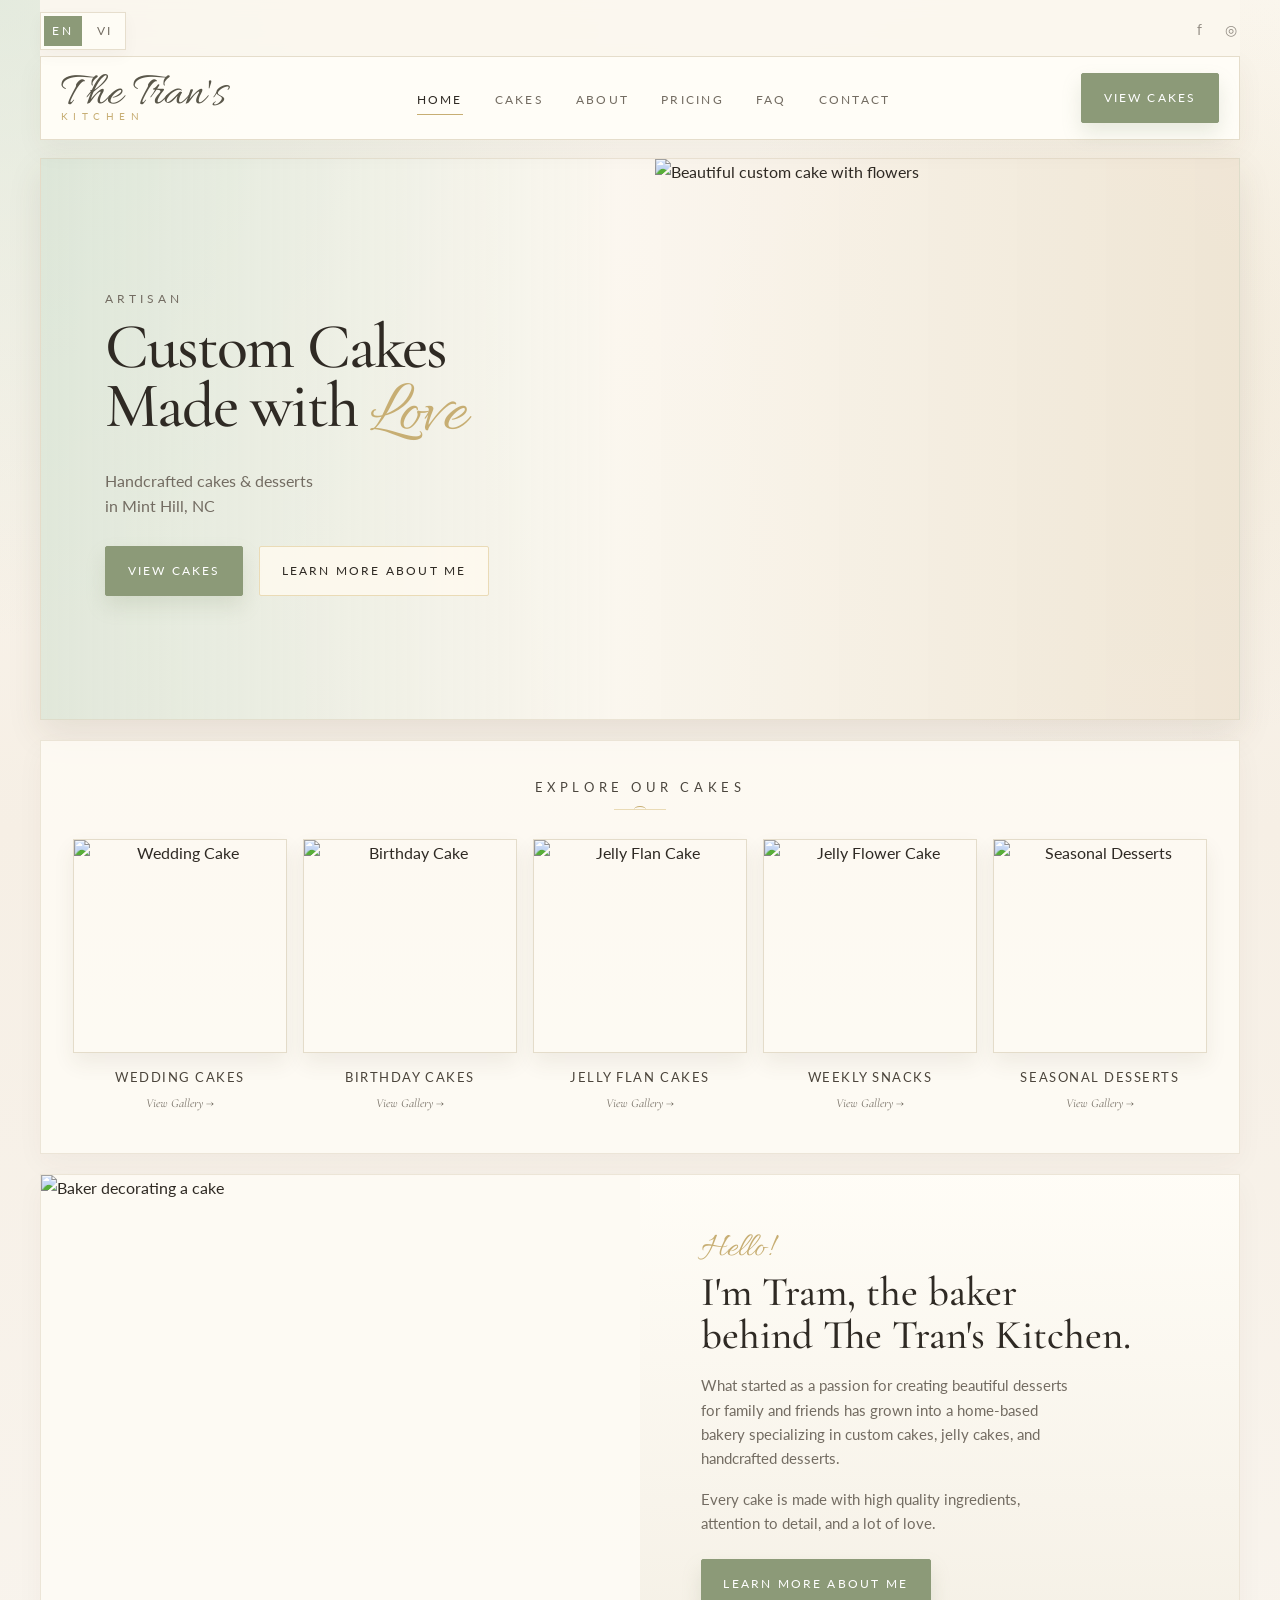
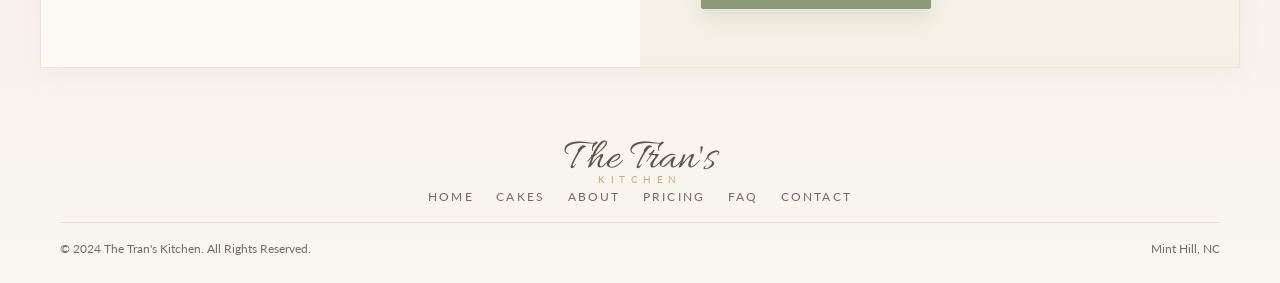
==== index.html @ 91b2d607 "Combine dessert pages with slide-out cart" ====
<!DOCTYPE html>
<html lang="en">
<head>
    <meta charset="UTF-8">
    <meta name="viewport" content="width=device-width, initial-scale=1.0">
    <title>The Tran's Kitchen</title>
    <link rel="stylesheet" href="styles.css">
    <link href="https://fonts.googleapis.com/css2?family=Cormorant+Garamond:wght@400;500;600&family=Allura&family=Lato:wght@300;400;700&display=swap" rel="stylesheet">
</head>
<body>

    <div class="topbar">
        <div class="language-switcher" role="group" aria-label="Language switcher">
            <button type="button" class="lang-btn active" data-language-switch="en">EN</button>
            <button type="button" class="lang-btn" data-language-switch="vi">VI</button>
        </div>
        <div class="social-links" aria-label="Social links">
            <a href="#" aria-label="Facebook">f</a>
            <a href="#" aria-label="Instagram">◎</a>
        </div>
    </div>

    <header>
        <div class="logo">
            <h2>The Tran's <span>Kitchen</span></h2>
        </div>
        <nav>
            <ul>
                <li><a href="#" class="active" data-i18n="nav.home">HOME</a></li>
                <li><a href="cakes.html" data-i18n="nav.cakes">CAKES</a></li>
                <li><a href="#hi-im-tram" data-i18n="nav.about">ABOUT</a></li>
                <li><a href="#" data-i18n="nav.pricing">PRICING</a></li>
                <li><a href="faq.html" data-i18n="nav.faq">FAQ</a></li>
                <li><a href="contact.html#contact" data-i18n="nav.contact">CONTACT</a></li>
            </ul>
        </nav>
        <div class="header-actions">
            <a href="#explore" class="btn primary-btn" data-i18n="hero.viewCakes">VIEW CAKES</a>
        </div>
    </header>

    <main>
        <section class="hero bg-light">
            <div class="hero-content">
                <span class="subtitle" data-i18n="hero.subtitle">ARTISAN</span>
                <h1 data-i18n-html="hero.title">Custom Cakes<br>Made with <em>Love</em></h1>
                <p data-i18n-html="hero.copy">Handcrafted cakes & desserts<br>in Mint Hill, NC</p>
                <div class="hero-buttons">
                    <a href="#explore" class="btn primary-btn" data-i18n="hero.viewCakes">VIEW CAKES</a>
                    <a href="#hi-im-tram" class="btn secondary-btn" data-i18n="about.learnMore">LEARN MORE ABOUT ME</a>
                </div>
            </div>
            <div class="hero-image">
                <img src="https://images.unsplash.com/photo-1621303837174-89787a7d4729?q=80&w=800&auto=format&fit=crop" alt="Beautiful custom cake with flowers">
            </div>
        </section>

        <section id="explore" class="explore">
            <div class="section-title">
                <h3 data-i18n="explore.title">EXPLORE OUR CAKES</h3>
                <div class="divider"></div>
            </div>
            <div class="cake-grid">
                <div class="cake-card">
                    <img src="https://images.unsplash.com/photo-1535254973040-607b474cb50d?q=80&w=400&auto=format&fit=crop" alt="Wedding Cake">
                    <h4 data-i18n="gallery.wedding">WEDDING CAKES</h4>
                    <a href="cakes.html#wedding-cakes" data-i18n="gallery.view">View Gallery &rarr;</a>
                </div>
                <div class="cake-card">
                    <img src="https://images.unsplash.com/photo-1558961363-fa8fdf82db35?q=80&w=400&auto=format&fit=crop" alt="Birthday Cake">
                    <h4 data-i18n="gallery.birthday">BIRTHDAY CAKES</h4>
                    <a href="cakes.html#birthday-cakes" data-i18n="gallery.view">View Gallery &rarr;</a>
                </div>
                <div class="cake-card">
                    <img src="https://images.unsplash.com/photo-1578985545062-69928b1d9587?q=80&w=400&auto=format&fit=crop" alt="Jelly Flan Cake">
                    <h4 data-i18n="gallery.jellyFlan">JELLY FLAN CAKES</h4>
                    <a href="dessert-shop.html#flan" data-i18n="gallery.view">View Gallery &rarr;</a>
                </div>
                <div class="cake-card">
                    <img src="https://images.unsplash.com/photo-1514517521153-1be72277b32f?q=80&w=400&auto=format&fit=crop" alt="Jelly Flower Cake">
                    <h4 data-i18n="gallery.jellyFlower">JELLY FLOWER CAKES</h4>
                    <a href="dessert-shop.html#snacks" data-i18n="gallery.view">View Gallery &rarr;</a>
                </div>
                <div class="cake-card">
                    <img src="https://images.unsplash.com/photo-1603532648955-039310d9ed75?q=80&w=400&auto=format&fit=crop" alt="Seasonal Desserts">
                    <h4 data-i18n="gallery.seasonal">SEASONAL DESSERTS</h4>
                    <a href="dessert-shop.html#seasonal" data-i18n="gallery.view">View Gallery &rarr;</a>
                </div>
            </div>
        </section>

        <section id="about" class="about bg-light">
            <div class="about-image">
                <img src="https://images.unsplash.com/photo-1556910103-1c02745a872f?q=80&w=800&auto=format&fit=crop" alt="Baker decorating a cake">
            </div>
            <div class="about-content">
                <span class="hello-text" data-i18n="about.hello">Hello!</span>
                <h2 id="hi-im-tram" data-i18n-html="about.title">I'm Tram, the baker<br>behind The Tran's Kitchen.</h2>
                <p data-i18n="about.copy1">What started as a passion for creating beautiful desserts for family and friends has grown into a home-based bakery specializing in custom cakes, jelly cakes, and handcrafted desserts.</p>
                <p data-i18n="about.copy2">Every cake is made with high quality ingredients, attention to detail, and a lot of love.</p>
                <a href="#" class="btn primary-btn" data-i18n="about.learnMore">LEARN MORE ABOUT ME</a>
            </div>
        </section>

        <!-- Inquiry form has been moved to the cakes page -->
    </main>

    <footer>
        <div class="footer-logo">
            <h2>The Tran's <span>Kitchen</span></h2>
        </div>
        <div class="footer-links">
            <a href="#" data-i18n="nav.home">HOME</a>
            <a href="#" data-i18n="nav.cakes">CAKES</a>
            <a href="#hi-im-tram" data-i18n="nav.about">ABOUT</a>
            <a href="#" data-i18n="nav.pricing">PRICING</a>
            <a href="faq.html" data-i18n="nav.faq">FAQ</a>
            <a href="contact.html#contact" data-i18n="nav.contact">CONTACT</a>
        </div>
        <div class="footer-bottom">
            <p data-i18n-html="footer.copyright">&copy; 2024 The Tran's Kitchen. All Rights Reserved.</p>
            <p data-i18n="footer.location">Mint Hill, NC</p>
        </div>
    </footer>

    <script id="site-translations" type="application/json">
    {
        "en": {
            "document.title": "The Tran's Kitchen",
            "nav.home": "HOME",
            "nav.cakes": "CAKES",
            "nav.about": "ABOUT",
            "nav.pricing": "PRICING",
            "nav.faq": "FAQ",
            "nav.contact": "CONTACT",
            "hero.subtitle": "ARTISAN",
            "hero.title": "Custom Cakes<br>Made with <em>Love</em>",
            "hero.copy": "Handcrafted cakes & desserts<br>in Mint Hill, NC",
            "hero.viewCakes": "VIEW CAKES",
            "explore.title": "EXPLORE OUR CAKES",
            "gallery.wedding": "WEDDING CAKES",
            "gallery.birthday": "BIRTHDAY CAKES",
            "gallery.jellyFlan": "JELLY FLAN CAKES",
            "gallery.jellyFlower": "WEEKLY SNACKS",
            "gallery.seasonal": "SEASONAL DESSERTS",
            "gallery.view": "View Gallery →",
            "about.hello": "Hello!",
            "about.title": "I'm Tram, the baker<br>behind The Tran's Kitchen.",
            "about.copy1": "What started as a passion for creating beautiful desserts for family and friends has grown into a home-based bakery specializing in custom cakes, jelly cakes, and handcrafted desserts.",
            "about.copy2": "Every cake is made with high quality ingredients, attention to detail, and a lot of love.",
            "about.learnMore": "LEARN MORE ABOUT ME",
            "contact.subtitle": "LET'S CREATE SOMETHING",
            "contact.title": "Sweet Together &hearts;",
            "contact.copy": "Have a cake in mind? Fill out the form and we'll get back to you soon!",
            "form.name": "Your Name",
            "form.email": "Email Address",
            "form.phone": "Phone Number",
            "form.date": "Event Date",
            "form.servings": "Number of Servings",
            "form.budget": "Budget (Optional)",
            "form.message": "Tell us about your cake...",
            "form.upload": "Upload Inspiration Photo<br>(Optional)",
            "cta.sendInquiry": "SEND INQUIRY",
            "footer.copyright": "&copy; 2024 The Tran's Kitchen. All Rights Reserved.",
            "footer.location": "Mint Hill, NC"
        },
        "vi": {
            "document.title": "Tiệm bánh The Tran's Kitchen",
            "nav.home": "TRANG CHỦ",
            "nav.cakes": "BÁNH KEM",
            "nav.about": "GIỚI THIỆU",
            "nav.pricing": "BẢNG GIÁ",
            "nav.faq": "CÂU HỎI",
            "nav.contact": "LIÊN HỆ",
            "hero.subtitle": "THỦ CÔNG",
            "hero.title": "Bánh kem tùy chỉnh<br>Được làm bằng <em>tình yêu</em>",
            "hero.copy": "Bánh kem và món ngọt thủ công<br>tại Mint Hill, NC",
            "hero.viewCakes": "XEM BÁNH",
            "explore.title": "KHÁM PHÁ CÁC MẪU BÁNH CỦA CHÚNG TÔI",
            "gallery.wedding": "BÁNH CƯỚI",
            "gallery.birthday": "BÁNH SINH NHẬT",
            "gallery.jellyFlan": "BÁNH FLAN RAU CÂU",
            "gallery.jellyFlower": "BÁNH ĂN VẶT HẰNG TUẦN",
            "gallery.seasonal": "MÓN TRÁNG MIỆNG THEO MÙA",
            "gallery.view": "Xem bộ sưu tập →",
            "about.hello": "Xin chào!",
            "about.title": "Tôi là Tram, thợ bánh<br>đứng sau The Tran's Kitchen.",
            "about.copy1": "Điều bắt đầu từ niềm đam mê tạo ra những món tráng miệng đẹp mắt cho gia đình và bạn bè đã phát triển thành một tiệm bánh tại nhà chuyên về bánh kem tùy chỉnh, bánh rau câu và các món tráng miệng thủ công.",
            "about.copy2": "Mỗi chiếc bánh đều được làm từ nguyên liệu chất lượng cao, chú ý đến từng chi tiết và rất nhiều tình yêu.",
            "about.learnMore": "TÌM HIỂU THÊM VỀ TÔI",
            "contact.subtitle": "CHÚNG TA HÃY TẠO RA ĐIỀU GÌ ĐÓ",
            "contact.title": "Ngọt ngào cùng nhau &hearts;",
            "contact.copy": "Bạn đã có ý tưởng về chiếc bánh? Điền vào mẫu và chúng tôi sẽ phản hồi sớm!",
            "form.name": "Tên của bạn",
            "form.email": "Địa chỉ email",
            "form.phone": "Số điện thoại",
            "form.date": "Ngày sự kiện",
            "form.servings": "Số phần",
            "form.budget": "Ngân sách (Không bắt buộc)",
            "form.message": "Hãy kể cho chúng tôi về chiếc bánh của bạn...",
            "form.upload": "Tải lên ảnh tham khảo<br>(Không bắt buộc)",
            "cta.sendInquiry": "GỬI YÊU CẦU",
            "footer.copyright": "&copy; 2024 The Tran's Kitchen. Bảo lưu mọi quyền.",
            "footer.location": "Mint Hill, NC"
        }
    }
    </script>

    <script src="script.js"></script>
</body>
</html>
---- styles.css ----
:root {
    --bg: #f7f1e8;
    --panel: #fffdfa;
    --panel-soft: #f4efe6;
    --text: #2f2a24;
    --muted: #736c62;
    --accent: #8c9a78;
    --accent-dark: #788463;
    --gold: #c7ae73;
    --gold-soft: #eadbb6;
    --mint: #d8e4d5;
    --border: #ddd1b8;
    --shadow: 0 14px 32px rgba(76, 64, 49, 0.1);
    --font-display: 'Cormorant Garamond', serif;
    --font-script: 'Allura', cursive;
    --font-body: 'Lato', sans-serif;
}

* {
    margin: 0;
    padding: 0;
    box-sizing: border-box;
}

html {
    scroll-behavior: smooth;
}

section[id],
#hi-im-tram {
    scroll-margin-top: 8rem;
}

body {
    font-family: var(--font-body);
    color: var(--text);
    line-height: 1.6;
    background:
        radial-gradient(circle at top left, rgba(216, 228, 213, 0.65), transparent 28%),
        radial-gradient(circle at right 12% top 18%, rgba(199, 174, 115, 0.14), transparent 22%),
        linear-gradient(180deg, #fbf7ef 0%, #f6efe5 44%, #f9f5ef 100%);
    -webkit-font-smoothing: antialiased;
    text-rendering: optimizeLegibility;
}

body > * {
    width: min(1200px, calc(100% - 48px));
    margin-inline: auto;
}

img {
    display: block;
    width: 100%;
    height: auto;
}

a {
    color: inherit;
    text-decoration: none;
}

.topbar {
    position: sticky;
    top: 0;
    z-index: 60;
    display: flex;
    justify-content: space-between;
    align-items: center;
    padding: 0.75rem 0 0.4rem;
    color: var(--muted);
    font-size: 0.85rem;
    background: rgba(251, 247, 239, 0.95);
    backdrop-filter: blur(10px);
}

.language-switcher {
    display: inline-flex;
    gap: 0.4rem;
    padding: 0.2rem;
    border: 1px solid rgba(220, 209, 188, 0.7);
    background: rgba(255, 253, 247, 0.9);
    box-shadow: 0 6px 16px rgba(74, 60, 43, 0.04);
}

.lang-btn {
    border: 0;
    background: transparent;
    color: var(--muted);
    font: inherit;
    font-size: 0.72rem;
    letter-spacing: 0.2em;
    text-transform: uppercase;
    padding: 0.35rem 0.55rem;
    cursor: pointer;
}

.lang-btn.active {
    background: var(--accent);
    color: #fff;
}

.lang-btn:focus-visible {
    outline: 2px solid var(--gold);
    outline-offset: 2px;
}

.social-links {
    display: flex;
    gap: 0.85rem;
    letter-spacing: 0.03em;
}

.social-links a {
    width: 1.1rem;
    height: 1.1rem;
    display: inline-flex;
    align-items: center;
    justify-content: center;
    opacity: 0.75;
}

header {
    position: sticky;
    top: 3rem;
    z-index: 50;
    display: grid;
    grid-template-columns: auto 1fr auto;
    align-items: center;
    gap: 2rem;
    background: rgba(255, 253, 247, 0.97);
    padding: 1rem 1.25rem;
    border: 1px solid rgba(220, 209, 188, 0.72);
    box-shadow: 0 10px 26px rgba(74, 60, 43, 0.05);
}

.logo h2,
.footer-logo h2 {
    font-family: var(--font-script);
    font-size: 3rem;
    font-weight: 400;
    line-height: 0.8;
    color: #5a574a;
}

.logo span,
.footer-logo span {
    display: block;
    font-family: var(--font-body);
    font-size: 0.62rem;
    letter-spacing: 0.55em;
    text-transform: uppercase;
    color: var(--gold);
    margin-top: -0.08rem;
}

nav ul {
    display: flex;
    justify-content: center;
    align-items: center;
    flex-wrap: wrap;
    gap: 2rem;
    list-style: none;
}

nav a {
    position: relative;
    padding-bottom: 0.5rem;
    font-size: 0.78rem;
    letter-spacing: 0.18em;
    text-transform: uppercase;
    color: var(--muted);
}

nav a.active,
nav a:hover {
    color: var(--text);
}

nav a.active::after,
nav a:hover::after {
    content: '';
    position: absolute;
    left: 0;
    right: 0;
    bottom: 0;
    height: 1px;
    background: var(--gold);
}

.header-actions {
    justify-self: end;
}

.btn {
    display: inline-flex;
    align-items: center;
    justify-content: center;
    gap: 0.35rem;
    padding: 0.88rem 1.35rem;
    font-size: 0.76rem;
    letter-spacing: 0.18em;
    text-transform: uppercase;
    border-radius: 2px;
    border: 1px solid transparent;
    transition: transform 0.2s ease, background-color 0.2s ease, color 0.2s ease, border-color 0.2s ease, box-shadow 0.2s ease;
}

.btn:hover {
    transform: translateY(-1px);
}

.primary-btn {
    background: var(--accent);
    color: #fff;
    border-color: var(--accent);
    box-shadow: 0 10px 20px rgba(140, 154, 120, 0.2);
}

.primary-btn:hover {
    background: var(--accent-dark);
    border-color: var(--accent-dark);
}

.secondary-btn {
    background: rgba(255, 250, 240, 0.82);
    color: var(--text);
    border-color: var(--gold-soft);
}

.secondary-btn:hover {
    background: rgba(255, 251, 244, 0.96);
}

main {
    padding: 1.15rem 0 2.25rem;
}

section {
    overflow: hidden;
}

.hero {
    display: grid;
    grid-template-columns: 1.05fr 1fr;
    align-items: stretch;
    min-height: 560px;
    background: linear-gradient(90deg, rgba(216, 228, 213, 0.72) 0%, rgba(251, 247, 239, 0.92) 48%, rgba(239, 229, 212, 0.95) 100%);
    border: 1px solid rgba(220, 209, 188, 0.5);
    box-shadow: var(--shadow);
}

.hero-content {
    padding: 4.4rem 3rem 4rem 4rem;
    display: flex;
    flex-direction: column;
    justify-content: center;
    max-width: 520px;
}

.subtitle {
    font-size: 0.78rem;
    letter-spacing: 0.32em;
    text-transform: uppercase;
    color: var(--muted);
}

.hero h1,
.about h2,
.contact h2 {
    font-family: var(--font-display);
    font-weight: 500;
    color: var(--text);
}

.hero h1 {
    font-size: clamp(3.5rem, 5vw, 5.15rem);
    line-height: 0.92;
    margin: 0.55rem 0 1.25rem;
    letter-spacing: -0.03em;
}

.hero h1 em {
    font-family: var(--font-script);
    font-style: normal;
    font-size: 1.15em;
    display: inline-block;
    transform: translateY(0.15rem);
    color: var(--gold);
}

.hero p,
.about p,
.contact-text p {
    color: var(--muted);
    font-size: 1rem;
    max-width: 28ch;
}

.hero-buttons {
    display: flex;
    gap: 1rem;
    margin-top: 1.7rem;
    flex-wrap: wrap;
}

.hero-image {
    position: relative;
    min-height: 560px;
}

.hero-image img {
    height: 100%;
    object-fit: cover;
}

.explore,
.about,
.contact {
    background: rgba(255, 253, 247, 0.78);
    margin-top: 1.2rem;
    border: 1px solid rgba(220, 209, 188, 0.5);
    box-shadow: 0 10px 26px rgba(74, 60, 43, 0.04);
}

.explore {
    padding: 2.3rem 2rem 2.5rem;
    text-align: center;
}

.section-title {
    margin-bottom: 1.8rem;
}

.section-title h3 {
    font-size: 0.84rem;
    letter-spacing: 0.34em;
    text-transform: uppercase;
    font-weight: 400;
    color: #4b463e;
}

.divider {
    width: 52px;
    height: 1px;
    margin: 0.65rem auto 0;
    background: var(--gold-soft);
    position: relative;
}

.divider::after {
    content: '';
    position: absolute;
    left: 50%;
    top: -3px;
    width: 12px;
    height: 6px;
    border-top: 1px solid var(--gold);
    border-radius: 50%;
    transform: translateX(-50%);
}

.cake-grid {
    display: grid;
    grid-template-columns: repeat(5, minmax(0, 1fr));
    gap: 1rem;
}

.cake-card {
    text-align: center;
}

.cake-card img {
    aspect-ratio: 1 / 1;
    object-fit: cover;
    border: 1px solid rgba(220, 209, 188, 0.72);
    box-shadow: 0 10px 20px rgba(74, 60, 43, 0.08);
}

.cake-card h4 {
    margin-top: 0.9rem;
    font-size: 0.8rem;
    letter-spacing: 0.12em;
    text-transform: uppercase;
    font-weight: 400;
    color: #4c453c;
}

.cake-card a {
    display: inline-block;
    margin-top: 0.35rem;
    font-size: 0.76rem;
    color: var(--muted);
    font-family: var(--font-display);
    font-style: italic;
}

.about {
    display: grid;
    grid-template-columns: 1fr 1fr;
    gap: 0;
    align-items: stretch;
    padding: 0;
}

.about-image {
    min-height: 360px;
}

.about-image img {
    height: 100%;
    object-fit: cover;
}

.about-content {
    padding: 3.6rem 3.8rem;
    display: flex;
    flex-direction: column;
    justify-content: center;
    background: linear-gradient(180deg, rgba(255, 253, 247, 0.9), rgba(244, 239, 228, 0.94));
}

.hello-text {
    font-family: var(--font-script);
    font-size: 2.15rem;
    line-height: 1;
    color: var(--gold);
    margin-bottom: 0.3rem;
}

.about h2 {
    font-size: clamp(2.2rem, 3.2vw, 3.15rem);
    line-height: 1.05;
    margin-bottom: 1rem;
}

.about p {
    max-width: 42ch;
    font-size: 0.95rem;
    margin-bottom: 1rem;
}

.about .btn {
    align-self: flex-start;
    margin-top: 0.5rem;
}

.contact {
    display: grid;
    grid-template-columns: 0.92fr 1.58fr;
    gap: 1.5rem;
    padding: 2.6rem 2rem;
}

.contact-text {
    padding: 1.2rem 1rem 1rem 0.6rem;
    display: flex;
    flex-direction: column;
    justify-content: center;
}

.contact-text h2 {
    font-size: clamp(2.2rem, 3vw, 3.3rem);
    line-height: 1.02;
    margin: 0.3rem 0 1rem;
}

.contact-text p {
    max-width: 24ch;
}

.contact-form-container {
    background: var(--panel);
    border: 1px solid var(--border);
    box-shadow: 0 12px 28px rgba(74, 60, 43, 0.05);
    padding: 1rem;
}

.form-grid {
    display: grid;
    grid-template-columns: repeat(2, minmax(0, 1fr)) 170px;
    gap: 0.75rem;
    align-items: stretch;
}

input,
textarea {
    width: 100%;
    border: 1px solid #e3d6bc;
    background: #fffef9;
    padding: 0.85rem 0.95rem;
    font: inherit;
    font-size: 0.9rem;
    color: var(--text);
    border-radius: 2px;
}

input::placeholder,
textarea::placeholder {
    color: #8e867d;
}

input:focus,
textarea:focus {
    outline: none;
    border-color: var(--accent);
    box-shadow: 0 0 0 3px rgba(140, 154, 120, 0.12);
}

textarea {
    grid-column: 1 / 3;
    min-height: 96px;
    resize: vertical;
}

.upload-box {
    grid-column: 3;
    grid-row: 1 / 5;
    border: 1px solid var(--gold-soft);
    background: linear-gradient(180deg, rgba(255, 252, 244, 0.96), rgba(241, 246, 238, 0.96));
    display: flex;
    flex-direction: column;
    align-items: center;
    justify-content: center;
    text-align: center;
    gap: 0.6rem;
    padding: 1rem;
    color: var(--muted);
}

.upload-box span {
    font-size: 1.5rem;
    opacity: 0.75;
}

.submit-btn {
    margin-top: 1rem;
    float: right;
}

footer {
    padding: 2.4rem 1.25rem 1.5rem;
    text-align: center;
    color: var(--muted);
}

.footer-logo h2 {
    font-size: 2.75rem;
    margin-bottom: 0.2rem;
}

.footer-links {
    display: flex;
    justify-content: center;
    flex-wrap: wrap;
    gap: 1.4rem;
    margin-bottom: 1rem;
}

.footer-links a {
    font-size: 0.76rem;
    letter-spacing: 0.18em;
    text-transform: uppercase;
    color: var(--muted);
}

.footer-bottom {
    display: flex;
    justify-content: space-between;
    gap: 1rem;
    padding-top: 1rem;
    border-top: 1px solid rgba(220, 209, 188, 0.65);
    font-size: 0.78rem;
}

.gallery-hero {
    padding: 2.6rem 2rem 1.2rem;
    text-align: center;
}

.page-hero {
    padding: 2.6rem 2rem 1.2rem;
    text-align: center;
}

.fresh-label {
    display: inline-block;
    margin-top: 0.6rem;
    padding: 0.35rem 0.8rem;
    border-radius: 999px;
    border: 1px solid rgba(199, 174, 115, 0.45);
    background: rgba(255, 251, 242, 0.9);
    color: var(--gold);
    font-size: 0.72rem;
    letter-spacing: 0.26em;
    text-transform: uppercase;
}

.gallery-hero h1 {
    font-family: var(--font-display);
    font-size: clamp(2.6rem, 4vw, 4rem);
    line-height: 1;
    margin-top: 0.4rem;
}

.gallery-hero p {
    max-width: 48ch;
    margin: 0.9rem auto 0;
    color: var(--muted);
}

.gallery-section-copy {
    max-width: 56ch;
    margin: 0.55rem auto 0;
    font-size: 0.95rem;
    color: var(--muted);
}

.gallery-grid {
    display: grid;
    grid-template-columns: repeat(3, minmax(0, 1fr));
    gap: 1rem;
    padding: 0 2rem 2.25rem;
}

.gallery-section {
    margin-top: 0.6rem;
}

.gallery-hero-links {
    display: flex;
    justify-content: center;
    gap: 1rem;
    flex-wrap: wrap;
    margin-top: 1rem;
}

.faq-section {
    padding: 0 2rem 2.25rem;
}

.faq-layout {
    display: grid;
    grid-template-columns: 0.88fr 1.12fr;
    gap: 1rem;
    align-items: start;
}

.faq-sidebar,
.faq-list,
.contact-notes {
    background: rgba(255, 253, 247, 0.92);
    border: 1px solid rgba(220, 209, 188, 0.6);
    box-shadow: 0 12px 26px rgba(74, 60, 43, 0.06);
}

.faq-sidebar {
    border-radius: 28px;
    padding: 1.4rem;
}

.faq-sidebar h2 {
    font-family: var(--font-display);
    font-size: clamp(2rem, 3vw, 3rem);
    line-height: 1;
    margin: 0.35rem 0 0.85rem;
}

.faq-sidebar em {
    font-family: var(--font-script);
    font-style: normal;
    color: var(--gold);
}

.faq-sidebar p {
    color: var(--muted);
    margin-bottom: 1rem;
}

.faq-note-list {
    display: grid;
    gap: 0.75rem;
}

.faq-note {
    padding: 0.9rem 1rem;
    border-radius: 18px;
    background: linear-gradient(180deg, rgba(240, 246, 234, 0.95), rgba(255, 251, 242, 0.95));
    border: 1px solid rgba(199, 174, 115, 0.28);
}

.faq-note strong {
    display: block;
    margin-bottom: 0.15rem;
    font-weight: 700;
    color: var(--text);
}

.faq-note span {
    color: var(--muted);
    font-size: 0.92rem;
}

.faq-list {
    border-radius: 28px;
    padding: 0.9rem;
    display: grid;
    gap: 0.8rem;
}

.faq-item {
    border: 1px solid rgba(220, 209, 188, 0.68);
    border-radius: 22px;
    background: rgba(255, 254, 250, 0.97);
    overflow: hidden;
}

.faq-item summary {
    list-style: none;
    cursor: pointer;
    padding: 1rem 1.1rem;
    display: flex;
    align-items: center;
    justify-content: space-between;
    gap: 1rem;
    font-family: var(--font-display);
    font-size: 1.35rem;
    line-height: 1.1;
}

.faq-item summary::-webkit-details-marker {
    display: none;
}

.faq-item summary::after {
    content: '+';
    font-family: var(--font-body);
    font-size: 1.2rem;
    color: var(--gold);
    transition: transform 0.2s ease;
}

.faq-item[open] summary::after {
    content: '−';
}

.faq-answer {
    padding: 0 1.1rem 1rem;
    color: var(--muted);
}

.faq-answer p + p {
    margin-top: 0.65rem;
}

.contact-notes {
    margin-top: 1rem;
    border-radius: 22px;
    padding: 1rem;
}

.contact-notes-grid {
    display: grid;
    grid-template-columns: repeat(3, minmax(0, 1fr));
    gap: 0.75rem;
}

.contact-note {
    padding: 0.9rem 1rem;
    border-radius: 18px;
    background: rgba(255, 251, 242, 0.88);
    border: 1px solid rgba(220, 209, 188, 0.6);
}

.contact-note span {
    display: block;
    font-size: 0.72rem;
    letter-spacing: 0.24em;
    text-transform: uppercase;
    color: var(--muted);
    margin-bottom: 0.35rem;
}

.contact-note strong {
    display: block;
    font-family: var(--font-display);
    font-size: 1.5rem;
    line-height: 1;
}

.gallery-carousel {
    position: relative;
    display: flex;
    align-items: center;
    gap: 0.75rem;
    padding: 0 1rem;
}

.gallery-strip {
    display: flex;
    gap: 1rem;
    padding: 0.25rem 0 1.75rem;
    overflow-x: auto;
    scroll-snap-type: x mandatory;
    scroll-padding-left: 0;
    -webkit-overflow-scrolling: touch;
    scrollbar-width: thin;
    scrollbar-color: var(--gold-soft) transparent;
    flex: 1;
}

.gallery-strip::-webkit-scrollbar {
    height: 10px;
}

.gallery-strip::-webkit-scrollbar-thumb {
    background: var(--gold-soft);
    border-radius: 999px;
}

.gallery-strip::-webkit-scrollbar-track {
    background: transparent;
}

.gallery-card--wide {
    flex: 0 0 clamp(240px, 32vw, 320px);
    scroll-snap-align: start;
}

.gallery-card {
    background: rgba(255, 253, 247, 0.92);
    border: 1px solid rgba(220, 209, 188, 0.6);
    box-shadow: 0 12px 26px rgba(74, 60, 43, 0.06);
    overflow: hidden;
    border-radius: 24px;
}

.gallery-card img {
    aspect-ratio: 4 / 3;
    object-fit: cover;
}

.gallery-card .gallery-caption {
    padding: 0.95rem 1rem 1.1rem;
    text-align: center;
}

.gallery-card h3 {
    font-size: 0.82rem;
    letter-spacing: 0.14em;
    text-transform: uppercase;
    font-weight: 400;
    color: #4b463e;
    margin-bottom: 0.25rem;
}

.gallery-card p {
    font-size: 0.84rem;
    color: var(--muted);
}

.gallery-nav-back {
    display: inline-flex;
    align-items: center;
    gap: 0.45rem;
    margin-top: 1rem;
    font-size: 0.76rem;
    letter-spacing: 0.18em;
    text-transform: uppercase;
    color: var(--gold);
}

.card-actions {
    display: flex;
    align-items: center;
    justify-content: space-between;
    gap: 0.75rem;
    margin-top: 0.85rem;
}

.price-tag {
    font-family: var(--font-display);
    font-size: 1.55rem;
    color: var(--gold);
    line-height: 1;
}

.cart-add-btn {
    padding: 0.72rem 0.95rem;
    font-size: 0.72rem;
    letter-spacing: 0.14em;
    background: var(--gold);
    color: #fff;
    border-color: var(--gold);
    box-shadow: 0 10px 18px rgba(199, 174, 115, 0.18);
}

.cart-add-btn:hover {
    background: #b89954;
    border-color: #b89954;
}

.order-cart {
    padding: 2rem;
    margin: 1.1rem 0 2rem;
    background: rgba(255, 253, 247, 0.86);
    border: 1px solid rgba(220, 209, 188, 0.6);
    box-shadow: var(--shadow);
}

.order-cart-header {
    text-align: center;
    max-width: 64ch;
    margin: 0 auto 1.25rem;
}

.order-cart-header h2 {
    font-family: var(--font-display);
    font-size: clamp(2rem, 3.2vw, 3.35rem);
    line-height: 1;
    margin: 0.35rem 0 0.8rem;
}

.order-cart-header p {
    color: var(--muted);
}

.order-cart-body {
    display: grid;
    grid-template-columns: 0.94fr 1.06fr;
    gap: 1rem;
    align-items: start;
}

.cart-summary-panel,
.cart-form-panel {
    background: var(--panel);
    border: 1px solid var(--border);
    box-shadow: 0 12px 28px rgba(74, 60, 43, 0.05);
    border-radius: 28px;
    padding: 1.2rem;
}

.cart-summary-panel h3,
.cart-form-panel h3 {
    font-family: var(--font-display);
    font-size: 2rem;
    line-height: 1;
    margin-bottom: 0.8rem;
}

.cart-items {
    display: grid;
    gap: 0.85rem;
    min-height: 120px;
}

.cart-empty {
    color: var(--muted);
    padding: 0.5rem 0;
}

.cart-item {
    display: grid;
    grid-template-columns: minmax(0, 1fr) auto;
    gap: 0.8rem;
    align-items: center;
    padding-top: 0.85rem;
    border-top: 1px solid rgba(220, 209, 188, 0.6);
}

.cart-item:first-child {
    border-top: 0;
    padding-top: 0;
}

.cart-item-meta strong {
    display: block;
    font-family: var(--font-display);
    font-size: 1.2rem;
    line-height: 1.1;
    margin-bottom: 0.2rem;
}

.cart-item-meta span {
    color: var(--muted);
    font-size: 0.85rem;
}

.cart-item-controls {
    display: inline-flex;
    align-items: center;
    gap: 0.35rem;
    flex-wrap: wrap;
    justify-content: flex-end;
}

.cart-step-btn,
.cart-remove-btn,
.cart-clear-btn {
    border: 1px solid rgba(220, 209, 188, 0.8);
    background: rgba(255, 251, 242, 0.96);
    color: var(--text);
    border-radius: 999px;
    padding: 0.42rem 0.7rem;
    font-size: 0.68rem;
    letter-spacing: 0.12em;
    text-transform: uppercase;
    cursor: pointer;
}

.cart-step-btn {
    width: 2rem;
    height: 2rem;
    padding: 0;
    border-radius: 50%;
    display: inline-flex;
    align-items: center;
    justify-content: center;
}

.cart-remove-btn {
    color: var(--muted);
}

.cart-qty {
    min-width: 1.1rem;
    text-align: center;
    font-weight: 700;
}

.cart-total-row {
    display: flex;
    justify-content: space-between;
    align-items: center;
    gap: 1rem;
    padding-top: 1rem;
    margin-top: 1rem;
    border-top: 1px solid rgba(220, 209, 188, 0.6);
    font-size: 1rem;
}

.cart-total-row strong {
    font-family: var(--font-display);
    font-size: 1.8rem;
    line-height: 1;
    color: var(--gold);
}

.cart-zelle-note {
    margin-top: 0.8rem;
    color: var(--muted);
    font-size: 0.92rem;
}

.cart-zelle-note strong {
    color: var(--text);
}

.cart-checkout-intro {
    color: var(--muted);
    margin-bottom: 1rem;
}

.cart-checkout-form .form-grid {
    grid-template-columns: repeat(2, minmax(0, 1fr));
}

.cart-checkout-form textarea {
    grid-column: 1 / 3;
}

.cart-submit-btn {
    width: 100%;
    margin-top: 0.25rem;
}

.dessert-shop-hero {
    padding: 2.6rem 2rem 1rem;
    text-align: center;
}

.dessert-shop-hero h1 {
    font-family: var(--font-display);
    font-size: clamp(2.8rem, 4vw, 4.2rem);
    line-height: 1;
    margin-top: 0.4rem;
}

.dessert-shop-links {
    display: flex;
    justify-content: center;
    gap: 1rem;
    flex-wrap: wrap;
    margin-top: 1rem;
}

.dessert-section {
    padding: 0 0 2rem;
}

.dessert-section-head {
    text-align: center;
    padding: 0 2rem 1rem;
}

.dessert-section-head h2 {
    font-family: var(--font-display);
    font-size: clamp(2rem, 3vw, 3.1rem);
    line-height: 1;
    margin-top: 0.35rem;
}

.dessert-section-head p {
    max-width: 58ch;
    margin: 0.7rem auto 0;
    color: var(--muted);
}

.cart-toggle-fab {
    position: fixed;
    right: 1rem;
    top: 50%;
    transform: translateY(-50%);
    z-index: 90;
    border: 0;
    background: var(--accent);
    color: #fff;
    padding: 0.9rem 0.85rem;
    border-radius: 999px 999px 0 0;
    box-shadow: 0 14px 30px rgba(74, 60, 43, 0.18);
    cursor: pointer;
    writing-mode: vertical-rl;
    text-orientation: mixed;
    letter-spacing: 0.18em;
    text-transform: uppercase;
    display: inline-flex;
    align-items: center;
    gap: 0.6rem;
}

.cart-toggle-count {
    writing-mode: initial;
    text-orientation: initial;
    display: inline-flex;
    align-items: center;
    justify-content: center;
    min-width: 1.6rem;
    height: 1.6rem;
    border-radius: 999px;
    background: rgba(255, 255, 255, 0.2);
    font-size: 0.75rem;
    letter-spacing: 0;
}

.cart-overlay {
    position: fixed;
    inset: 0;
    background: rgba(42, 35, 28, 0.34);
    opacity: 0;
    pointer-events: none;
    transition: opacity 0.25s ease;
    z-index: 94;
}

.cart-overlay.is-open {
    opacity: 1;
    pointer-events: auto;
}

.cart-drawer {
    position: fixed;
    top: 0;
    right: 0;
    width: min(440px, 92vw);
    height: 100vh;
    background: rgba(255, 253, 247, 0.98);
    border-left: 1px solid rgba(220, 209, 188, 0.7);
    box-shadow: -18px 0 32px rgba(74, 60, 43, 0.14);
    z-index: 95;
    transform: translateX(102%);
    transition: transform 0.28s ease;
    display: grid;
    grid-template-rows: auto 1fr auto;
}

.cart-drawer.is-open {
    transform: translateX(0);
}

.cart-drawer-header {
    display: flex;
    justify-content: space-between;
    align-items: center;
    gap: 1rem;
    padding: 1rem 1rem 0.75rem;
    border-bottom: 1px solid rgba(220, 209, 188, 0.6);
}

.cart-drawer-header h3 {
    font-family: var(--font-display);
    font-size: 2rem;
    line-height: 1;
}

.cart-close-btn {
    border: 0;
    background: transparent;
    color: var(--text);
    font-size: 1.8rem;
    cursor: pointer;
    line-height: 1;
}

.cart-drawer-body {
    padding: 1rem;
    overflow: auto;
}

.cart-drawer .cart-form-panel,
.cart-drawer .cart-summary-panel {
    box-shadow: none;
    border-radius: 24px;
}

.cart-drawer .cart-form-panel {
    margin-top: 1rem;
}

.cart-shell {
    position: relative;
}

.cart-shell.is-open .cart-toggle-fab {
    background: var(--accent-dark);
}

.carousel-arrow {
    width: 2.4rem;
    height: 2.4rem;
    flex: 0 0 auto;
    border: 1px solid rgba(220, 209, 188, 0.85);
    border-radius: 50%;
    background: rgba(255, 253, 247, 0.96);
    color: var(--text);
    font-size: 1.7rem;
    line-height: 1;
    display: inline-flex;
    align-items: center;
    justify-content: center;
    box-shadow: 0 8px 18px rgba(74, 60, 43, 0.08);
    cursor: pointer;
    transition: transform 0.2s ease, background-color 0.2s ease, border-color 0.2s ease;
}

.carousel-arrow:hover {
    transform: translateY(-1px);
    background: var(--panel);
    border-color: var(--gold);
}

.carousel-arrow:focus-visible {
    outline: 2px solid var(--gold);
    outline-offset: 2px;
}

@media (max-width: 1100px) {
    body > * {
        width: min(100% - 32px, 1200px);
    }

    .cake-grid {
        grid-template-columns: repeat(3, minmax(0, 1fr));
    }

    .gallery-grid {
        grid-template-columns: repeat(2, minmax(0, 1fr));
    }

    .gallery-carousel {
        padding-inline: 0;
    }

    .gallery-strip {
        padding-inline: 0;
    }

    .hero,
    .about,
    .contact {
        grid-template-columns: 1fr;
    }

    .order-cart-body {
        grid-template-columns: 1fr;
    }

    .faq-layout {
        grid-template-columns: 1fr;
    }

    .contact-notes-grid {
        grid-template-columns: repeat(2, minmax(0, 1fr));
    }

    .hero-content {
        max-width: none;
        padding: 3rem 2rem 2rem;
    }

    .hero-image {
        min-height: 420px;
    }

    .contact-text {
        padding: 0 0 0.5rem;
    }

    .footer-bottom {
        flex-direction: column;
        align-items: center;
    }
}

@media (max-width: 720px) {
    header {
        grid-template-columns: 1fr;
        text-align: center;
        justify-items: center;
    }

    .header-actions {
        justify-self: center;
    }

    nav ul {
        gap: 1rem 1.25rem;
    }

    .logo h2,
    .footer-logo h2 {
        font-size: 2.5rem;
    }

    .hero-content,
    .about-content,
    .contact {
        padding: 1.6rem;
    }

    .faq-section {
        padding-inline: 1.6rem;
    }

    .faq-sidebar,
    .faq-list,
    .contact-notes {
        border-radius: 22px;
    }

    .faq-item summary {
        font-size: 1.15rem;
        padding: 0.95rem 1rem;
    }

    .contact-notes-grid {
        grid-template-columns: 1fr;
    }

    .cart-toggle-fab {
        right: 0;
        border-radius: 999px 0 0 999px;
        top: auto;
        bottom: 1rem;
        transform: none;
        padding: 0.8rem 0.7rem;
    }

    .cart-drawer {
        width: min(100vw, 430px);
    }

    .hero {
        min-height: auto;
    }

    .hero-image {
        min-height: 320px;
    }

    .cake-grid {
        grid-template-columns: repeat(2, minmax(0, 1fr));
    }

    .gallery-grid {
        grid-template-columns: 1fr;
        padding-inline: 1.6rem;
    }

    .gallery-carousel {
        gap: 0.5rem;
        padding-inline: 0;
    }

    .gallery-strip {
        padding-inline: 0;
    }

    .gallery-card--wide {
        flex-basis: 82vw;
    }

    .carousel-arrow {
        width: 2.15rem;
        height: 2.15rem;
        font-size: 1.45rem;
    }

    .form-grid {
        grid-template-columns: 1fr;
    }

    .cart-checkout-form .form-grid,
    .cart-checkout-form textarea {
        grid-column: auto;
    }

    .cart-item {
        grid-template-columns: 1fr;
    }

    .cart-item-controls {
        justify-content: flex-start;
    }

    textarea,
    .upload-box {
        grid-column: auto;
        grid-row: auto;
    }

    .upload-box {
        min-height: 180px;
    }

    .submit-btn {
        width: 100%;
        float: none;
    }
}

@media (max-width: 520px) {
    body > * {
        width: min(100% - 20px, 1200px);
    }

    .cake-grid {
        grid-template-columns: 1fr;
    }

    .order-cart {
        padding: 1.4rem;
    }

    .gallery-hero {
        padding-inline: 1.2rem;
    }

    .hero h1 {
        font-size: 3rem;
    }

    .hero-buttons {
        flex-direction: column;
        align-items: stretch;
    }

    .btn {
        width: 100%;
    }
}
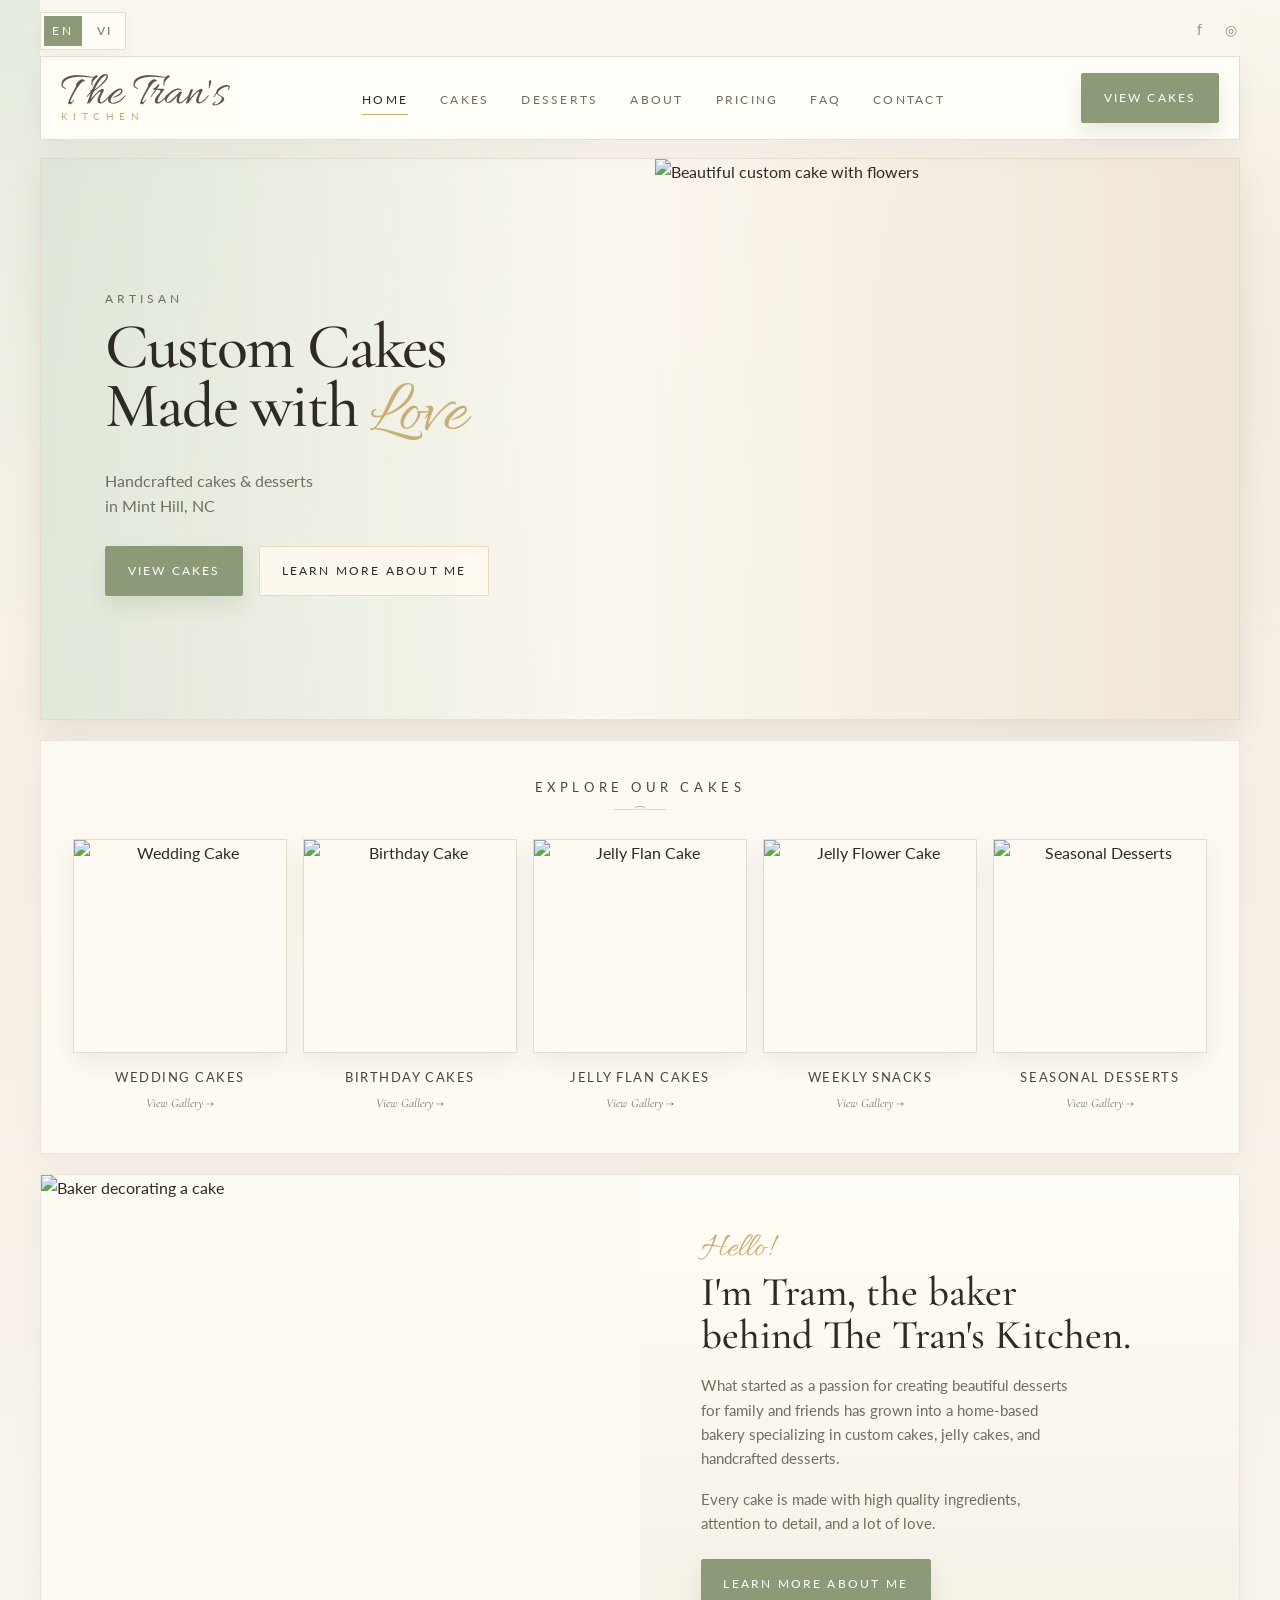
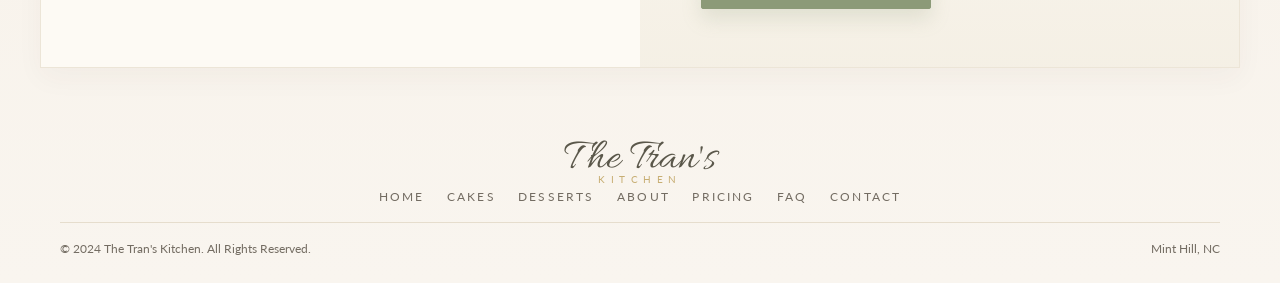
==== commit 67073b44: "Add Dessert Shop link to navigation and translations" ====
--- a/index.html
+++ b/index.html
@@ -28,6 +28,7 @@
             <ul>
                 <li><a href="#" class="active" data-i18n="nav.home">HOME</a></li>
                 <li><a href="cakes.html" data-i18n="nav.cakes">CAKES</a></li>
+                <li><a href="dessert-shop.html" data-i18n="nav.dessertShop">DESSERTS</a></li>
                 <li><a href="#hi-im-tram" data-i18n="nav.about">ABOUT</a></li>
                 <li><a href="#" data-i18n="nav.pricing">PRICING</a></li>
                 <li><a href="faq.html" data-i18n="nav.faq">FAQ</a></li>
@@ -112,6 +113,7 @@
         <div class="footer-links">
             <a href="#" data-i18n="nav.home">HOME</a>
             <a href="#" data-i18n="nav.cakes">CAKES</a>
+            <a href="dessert-shop.html" data-i18n="nav.dessertShop">DESSERTS</a>
             <a href="#hi-im-tram" data-i18n="nav.about">ABOUT</a>
             <a href="#" data-i18n="nav.pricing">PRICING</a>
             <a href="faq.html" data-i18n="nav.faq">FAQ</a>
@@ -129,6 +131,7 @@
             "document.title": "The Tran's Kitchen",
             "nav.home": "HOME",
             "nav.cakes": "CAKES",
+            "nav.dessertShop": "DESSERTS",
             "nav.about": "ABOUT",
             "nav.pricing": "PRICING",
             "nav.faq": "FAQ",
@@ -168,6 +171,7 @@
             "document.title": "Tiệm bánh The Tran's Kitchen",
             "nav.home": "TRANG CHỦ",
             "nav.cakes": "BÁNH KEM",
+            "nav.dessertShop": "MÓN TRÁNG MIỆNG",
             "nav.about": "GIỚI THIỆU",
             "nav.pricing": "BẢNG GIÁ",
             "nav.faq": "CÂU HỎI",
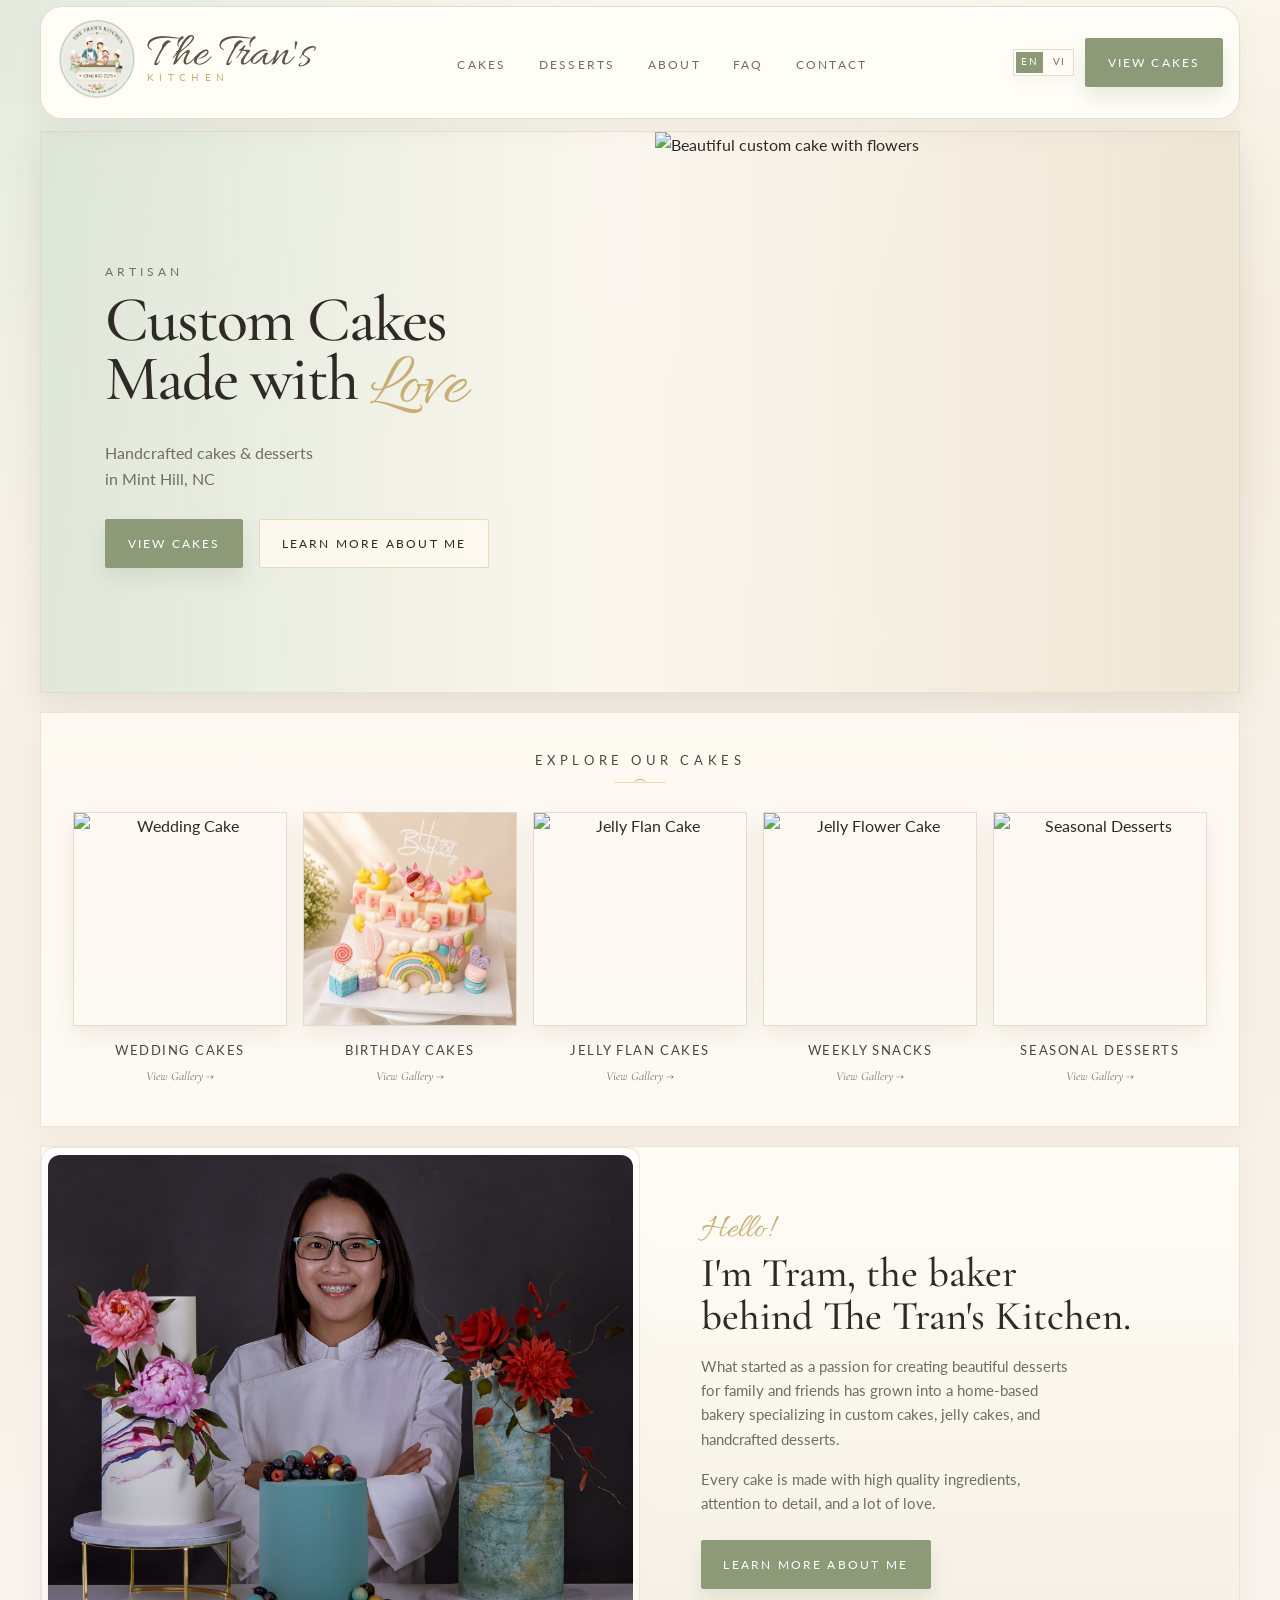
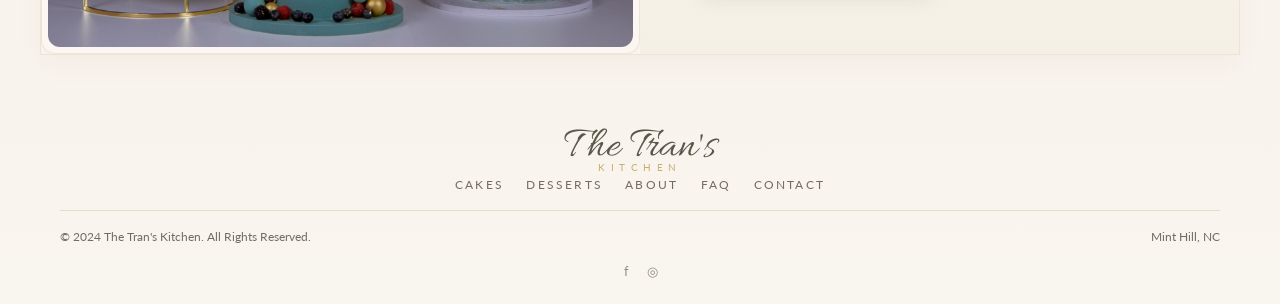
==== commit 4f3f16a9: "Update cake galleries and site assets" ====
--- a/index.html
+++ b/index.html
@@ -9,33 +9,29 @@
 </head>
 <body>
 
-    <div class="topbar">
-        <div class="language-switcher" role="group" aria-label="Language switcher">
-            <button type="button" class="lang-btn active" data-language-switch="en">EN</button>
-            <button type="button" class="lang-btn" data-language-switch="vi">VI</button>
-        </div>
-        <div class="social-links" aria-label="Social links">
-            <a href="#" aria-label="Facebook">f</a>
-            <a href="#" aria-label="Instagram">◎</a>
-        </div>
-    </div>
-
     <header>
         <div class="logo">
-            <h2>The Tran's <span>Kitchen</span></h2>
+            <a href="index.html" aria-label="The Tran's Kitchen home">
+                <img src="media/logo_portrait/Picture1.png" alt="The Tran's Kitchen logo">
+                <h2>The Tran's <span>Kitchen</span></h2>
+            </a>
         </div>
         <nav>
             <ul>
-                <li><a href="#" class="active" data-i18n="nav.home">HOME</a></li>
                 <li><a href="cakes.html" data-i18n="nav.cakes">CAKES</a></li>
                 <li><a href="dessert-shop.html" data-i18n="nav.dessertShop">DESSERTS</a></li>
                 <li><a href="#hi-im-tram" data-i18n="nav.about">ABOUT</a></li>
-                <li><a href="#" data-i18n="nav.pricing">PRICING</a></li>
                 <li><a href="faq.html" data-i18n="nav.faq">FAQ</a></li>
                 <li><a href="contact.html#contact" data-i18n="nav.contact">CONTACT</a></li>
             </ul>
         </nav>
         <div class="header-actions">
+            <div class="header-utilities">
+                <div class="language-switcher" role="group" aria-label="Language switcher">
+                    <button type="button" class="lang-btn active" data-language-switch="en">EN</button>
+                    <button type="button" class="lang-btn" data-language-switch="vi">VI</button>
+                </div>
+            </div>
             <a href="#explore" class="btn primary-btn" data-i18n="hero.viewCakes">VIEW CAKES</a>
         </div>
     </header>
@@ -68,7 +64,7 @@
                     <a href="cakes.html#wedding-cakes" data-i18n="gallery.view">View Gallery &rarr;</a>
                 </div>
                 <div class="cake-card">
-                    <img src="https://images.unsplash.com/photo-1558961363-fa8fdf82db35?q=80&w=400&auto=format&fit=crop" alt="Birthday Cake">
+                    <img src="media\bd_cake\Tram - 570C134A-3CF7-4428-80A6-B445A66DF70B.png" alt="Birthday Cake">
                     <h4 data-i18n="gallery.birthday">BIRTHDAY CAKES</h4>
                     <a href="cakes.html#birthday-cakes" data-i18n="gallery.view">View Gallery &rarr;</a>
                 </div>
@@ -92,7 +88,7 @@
 
         <section id="about" class="about bg-light">
             <div class="about-image">
-                <img src="https://images.unsplash.com/photo-1556910103-1c02745a872f?q=80&w=800&auto=format&fit=crop" alt="Baker decorating a cake">
+                <img src="media/logo_portrait/Tram%20-%20IMG_0493.jpeg" alt="Tram, the baker">
             </div>
             <div class="about-content">
                 <span class="hello-text" data-i18n="about.hello">Hello!</span>
@@ -111,17 +107,19 @@
             <h2>The Tran's <span>Kitchen</span></h2>
         </div>
         <div class="footer-links">
-            <a href="#" data-i18n="nav.home">HOME</a>
             <a href="#" data-i18n="nav.cakes">CAKES</a>
             <a href="dessert-shop.html" data-i18n="nav.dessertShop">DESSERTS</a>
             <a href="#hi-im-tram" data-i18n="nav.about">ABOUT</a>
-            <a href="#" data-i18n="nav.pricing">PRICING</a>
             <a href="faq.html" data-i18n="nav.faq">FAQ</a>
             <a href="contact.html#contact" data-i18n="nav.contact">CONTACT</a>
         </div>
         <div class="footer-bottom">
             <p data-i18n-html="footer.copyright">&copy; 2024 The Tran's Kitchen. All Rights Reserved.</p>
             <p data-i18n="footer.location">Mint Hill, NC</p>
+        </div>
+        <div class="footer-social-links social-links" aria-label="Social links">
+            <a href="#" aria-label="Facebook">f</a>
+            <a href="#" aria-label="Instagram">◎</a>
         </div>
     </footer>
 
@@ -129,11 +127,9 @@
     {
         "en": {
             "document.title": "The Tran's Kitchen",
-            "nav.home": "HOME",
             "nav.cakes": "CAKES",
             "nav.dessertShop": "DESSERTS",
             "nav.about": "ABOUT",
-            "nav.pricing": "PRICING",
             "nav.faq": "FAQ",
             "nav.contact": "CONTACT",
             "hero.subtitle": "ARTISAN",
@@ -169,11 +165,9 @@
         },
         "vi": {
             "document.title": "Tiệm bánh The Tran's Kitchen",
-            "nav.home": "TRANG CHỦ",
             "nav.cakes": "BÁNH KEM",
-            "nav.dessertShop": "MÓN TRÁNG MIỆNG",
+            "nav.dessertShop": "TRÁNG MIỆNG",
             "nav.about": "GIỚI THIỆU",
-            "nav.pricing": "BẢNG GIÁ",
             "nav.faq": "CÂU HỎI",
             "nav.contact": "LIÊN HỆ",
             "hero.subtitle": "THỦ CÔNG",
--- a/styles.css
+++ b/styles.css
@@ -121,16 +121,31 @@
 
 header {
     position: sticky;
-    top: 3rem;
+    top: 0.35rem;
     z-index: 50;
     display: grid;
     grid-template-columns: auto 1fr auto;
     align-items: center;
     gap: 2rem;
     background: rgba(255, 253, 247, 0.97);
-    padding: 1rem 1.25rem;
+    padding: 0.75rem 1rem;
     border: 1px solid rgba(220, 209, 188, 0.72);
+    border-radius: 22px;
     box-shadow: 0 10px 26px rgba(74, 60, 43, 0.05);
+}
+
+.logo a,
+.footer-logo a {
+    display: inline-flex;
+    align-items: center;
+    gap: 0.6rem;
+}
+
+.logo img {
+    width: 80px;
+    max-width: 100%;
+    height: auto;
+    object-fit: contain;
 }
 
 .logo h2,
@@ -189,6 +204,49 @@
 
 .header-actions {
     justify-self: end;
+    display: flex;
+    flex-direction: row;
+    align-items: center;
+    gap: 0.7rem;
+}
+
+.header-utilities {
+    display: flex;
+    align-items: center;
+    gap: 0.7rem;
+    font-size: 0.76rem;
+}
+
+.language-switcher {
+    gap: 0.3rem;
+    padding: 0.12rem;
+}
+
+.lang-btn {
+    font-size: 0.62rem;
+    letter-spacing: 0.14em;
+    padding: 0.18rem 0.32rem;
+}
+
+.social-links {
+    gap: 0.6rem;
+}
+
+.social-links a {
+    width: 0.92rem;
+    height: 0.92rem;
+    font-size: 0.76rem;
+}
+
+.footer-social-links {
+    justify-content: center;
+    margin-top: 1rem;
+}
+
+.footer-social-links a {
+    width: 1.05rem;
+    height: 1.05rem;
+    font-size: 0.82rem;
 }
 
 .btn {
@@ -370,6 +428,9 @@
 }
 
 .cake-card img {
+    display: block;
+    width: 100%;
+    height: auto;
     aspect-ratio: 1 / 1;
     object-fit: cover;
     border: 1px solid rgba(220, 209, 188, 0.72);
@@ -403,12 +464,21 @@
 }
 
 .about-image {
-    min-height: 360px;
+    min-height: 220px;
+    padding: 0.4rem;
+    background: linear-gradient(180deg, rgba(255,255,255,0.8), rgba(250,245,240,0.8));
+    border-radius: 14px;
+    box-shadow: 0 8px 18px rgba(76,64,49,0.07);
+    border: 1px solid rgba(220,209,188,0.5);
+    overflow: hidden;
 }
 
 .about-image img {
     height: 100%;
     object-fit: cover;
+    border-radius: 12px;
+    display: block;
+    width: 100%;
 }
 
 .about-content {
@@ -1311,6 +1381,10 @@
         min-height: 420px;
     }
 
+    .about-image {
+        min-height: 200px;
+    }
+
     .contact-text {
         padding: 0 0 0.5rem;
     }
@@ -1326,10 +1400,23 @@
         grid-template-columns: 1fr;
         text-align: center;
         justify-items: center;
+        top: 0.25rem;
+        padding: 0.65rem 0.85rem;
+        border-radius: 20px;
     }
 
     .header-actions {
         justify-self: center;
+        flex-wrap: wrap;
+        justify-content: center;
+    }
+
+    .header-utilities {
+        justify-content: center;
+    }
+
+    .lang-btn {
+        padding: 0.16rem 0.28rem;
     }
 
     nav ul {
@@ -1387,6 +1474,11 @@
         min-height: 320px;
     }
 
+    .about-image {
+        min-height: 180px;
+        padding: 0.3rem;
+    }
+
     .cake-grid {
         grid-template-columns: repeat(2, minmax(0, 1fr));
     }
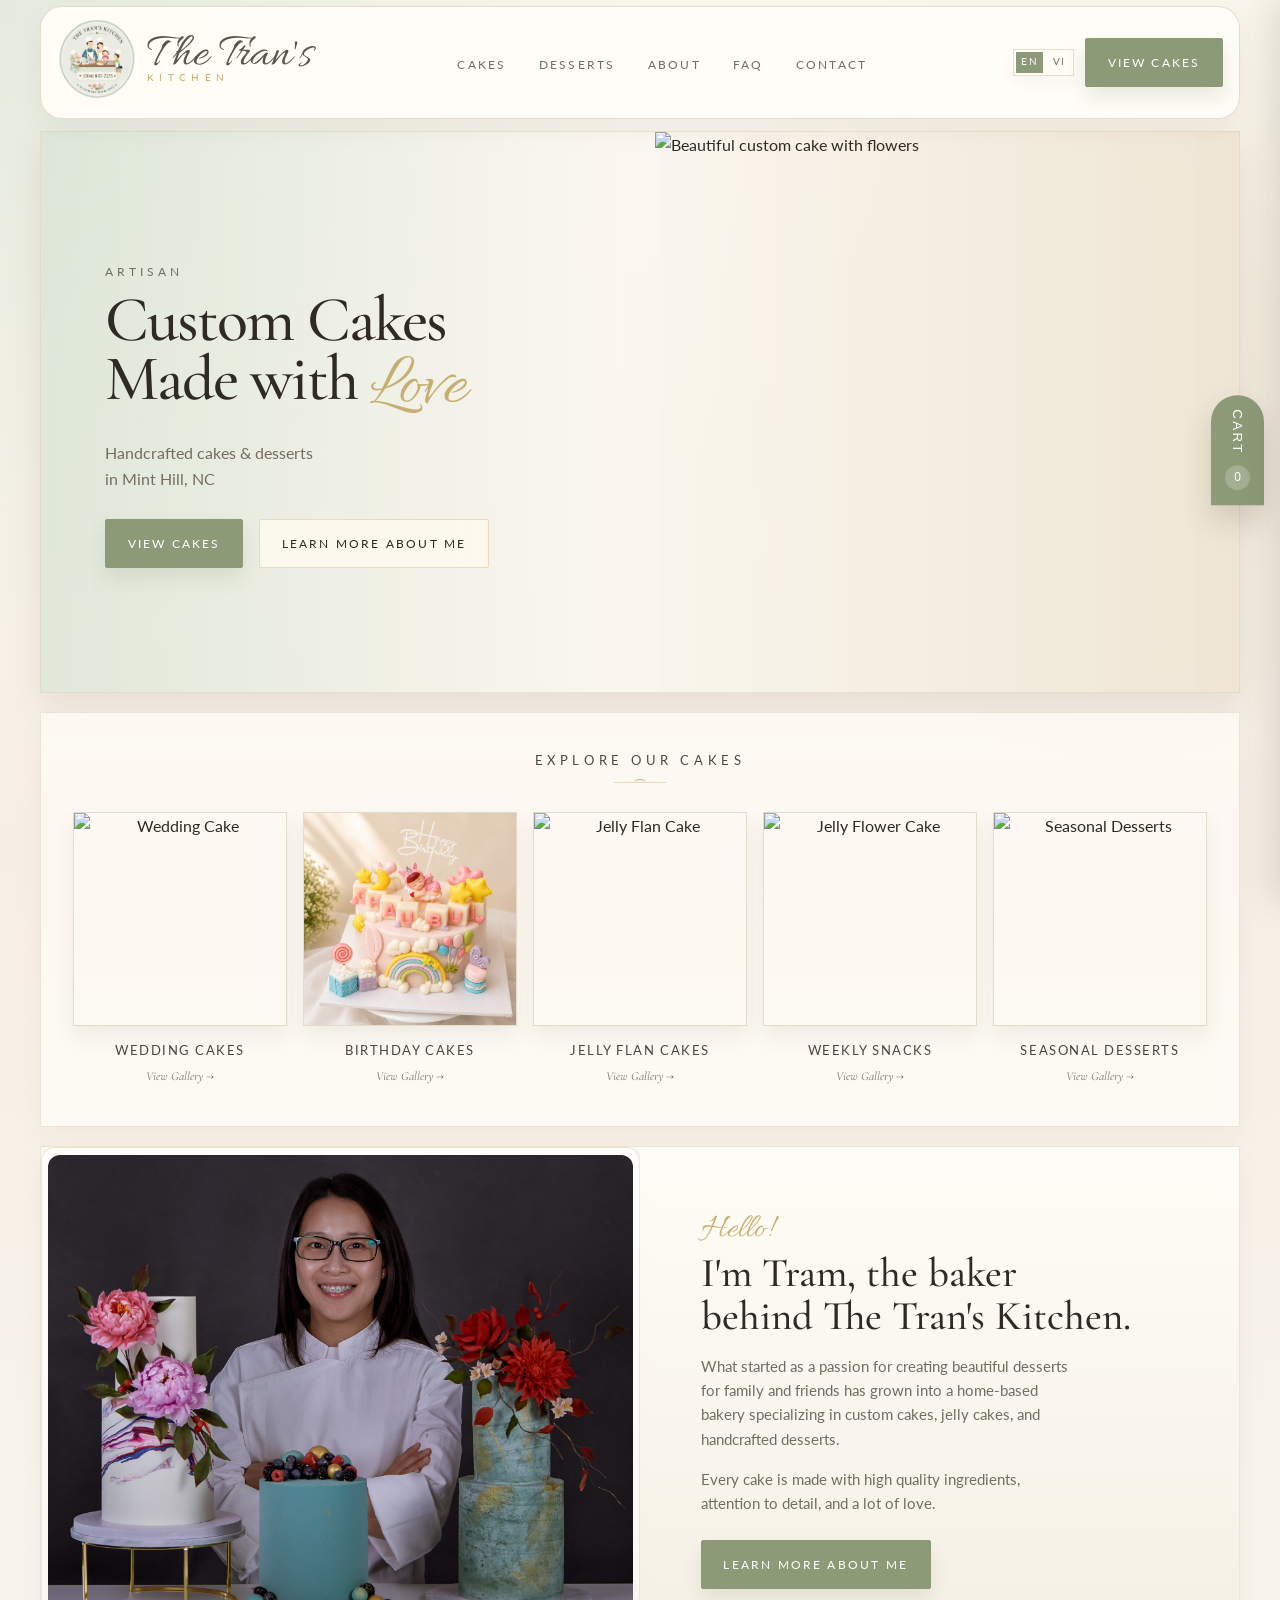
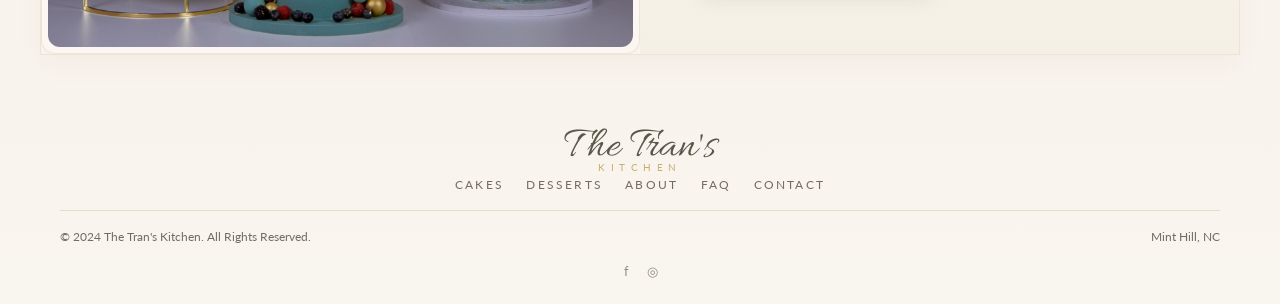
==== commit e331d3ae: "Update website files for demo publication" ====
--- a/index.html
+++ b/index.html
@@ -101,6 +101,43 @@
 
         <!-- Inquiry form has been moved to the cakes page -->
     </main>
+
+    <div class="cart-shell" data-cart-root data-zelle-phone="your Zelle phone number">
+        <button type="button" class="cart-toggle-fab" data-cart-toggle aria-expanded="false"><span data-i18n="cart.toggle">Cart</span> <span class="cart-toggle-count" data-cart-count>0</span></button>
+        <div class="cart-overlay" data-cart-overlay></div>
+        <aside class="cart-drawer" data-cart-drawer>
+            <div class="cart-drawer-header">
+                <h3 data-i18n="cart.title">Your Cart</h3>
+                <button type="button" class="cart-close-btn" data-cart-close aria-label="Close cart">×</button>
+            </div>
+            <div class="cart-drawer-body">
+                <div class="cart-summary-panel">
+                    <h3 data-i18n="cart.summaryTitle">Cart Summary</h3>
+                    <div class="cart-items" data-cart-items></div>
+                    <div class="cart-total-row">
+                        <span data-i18n="cart.totalLabel">Total</span>
+                        <strong data-cart-total>$0.00</strong>
+                    </div>
+                    <p class="cart-zelle-note" data-i18n-html="cart.zelleNote">After submit, please Zelle the total to <strong data-zelle-display>your Zelle phone number</strong>.</p>
+                    <button type="button" class="cart-clear-btn" data-cart-clear data-i18n="cart.clear">Clear Cart</button>
+                </div>
+                <div class="cart-form-panel">
+                    <h3 data-i18n="cart.checkoutTitle">Checkout Details</h3>
+                    <p class="cart-checkout-intro" data-i18n="cart.checkoutCopy">Name, phone number, and email are required before you can submit the order request.</p>
+                    <form class="cart-checkout-form" data-cart-checkout>
+                        <div class="form-grid">
+                            <input type="text" name="customerName" placeholder="Your Name" data-i18n-placeholder="cart.name" required>
+                            <input type="tel" name="customerPhone" placeholder="Phone Number" data-i18n-placeholder="cart.phone" required>
+                            <input type="email" name="customerEmail" placeholder="Email Address" data-i18n-placeholder="cart.email" required>
+                            <input type="date" name="eventDate" placeholder="Event Date" data-i18n-placeholder="cart.date">
+                            <textarea name="orderNotes" placeholder="Order notes, delivery preferences, or flavors..." data-i18n-placeholder="cart.notes" rows="4"></textarea>
+                        </div>
+                        <button type="submit" class="btn primary-btn cart-submit-btn" data-i18n="cart.submit">Submit Order Request</button>
+                    </form>
+                </div>
+            </div>
+        </aside>
+    </div>
 
     <footer>
         <div class="footer-logo">
--- a/styles.css
+++ b/styles.css
@@ -595,6 +595,46 @@
     gap: 0.6rem;
     padding: 1rem;
     color: var(--muted);
+}
+
+.upload-input {
+    width: 100%;
+    max-width: 100%;
+    font: inherit;
+    font-size: 0.8rem;
+    color: var(--text);
+    border: 1px solid rgba(199, 174, 115, 0.32);
+    border-radius: 999px;
+    background: rgba(255, 255, 255, 0.72);
+    padding: 0.2rem;
+    cursor: pointer;
+}
+
+.upload-input::file-selector-button {
+    border: 1px solid var(--accent);
+    background: var(--accent);
+    color: #fff;
+    border-radius: 999px;
+    padding: 0.6rem 0.9rem;
+    margin-right: 0.75rem;
+    font: inherit;
+    font-size: 0.74rem;
+    letter-spacing: 0.16em;
+    text-transform: uppercase;
+    cursor: pointer;
+    transition: background-color 0.2s ease, border-color 0.2s ease, transform 0.2s ease;
+}
+
+.upload-input:hover::file-selector-button {
+    background: var(--accent-dark);
+    border-color: var(--accent-dark);
+    transform: translateY(-1px);
+}
+
+.upload-input:focus-visible {
+    outline: none;
+    border-color: var(--accent);
+    box-shadow: 0 0 0 3px rgba(140, 154, 120, 0.12);
 }
 
 .upload-box span {
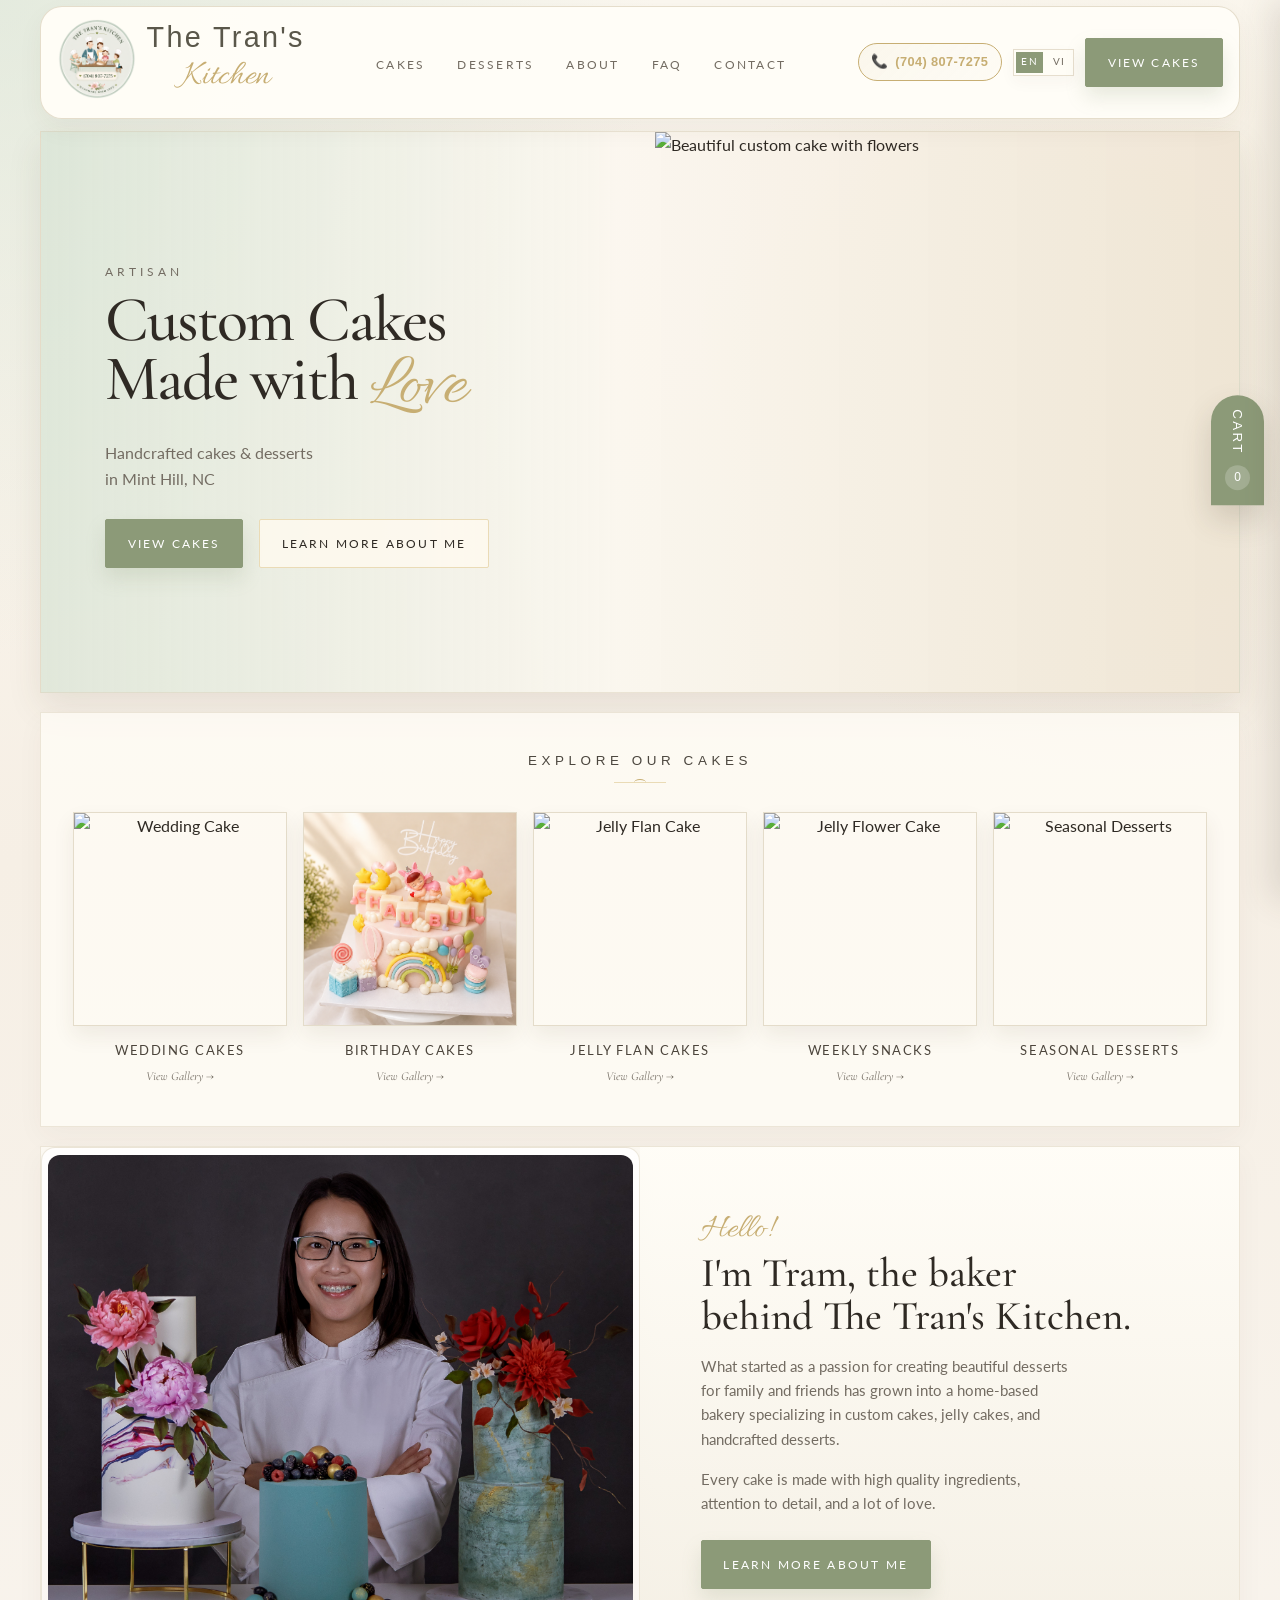
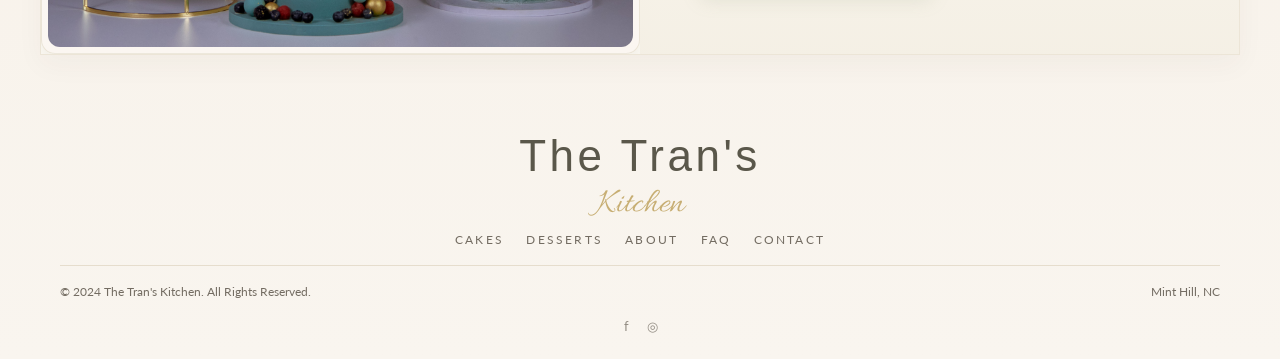
==== commit f737e61b: "Enhance phone number styling with icon, gold accent, and hover effects" ====
--- a/index.html
+++ b/index.html
@@ -16,7 +16,12 @@
                 <h2>The Tran's <span>Kitchen</span></h2>
             </a>
         </div>
-        <nav>
+        <button class="menu-toggle" type="button" aria-label="Toggle navigation menu" aria-expanded="false">
+            <span></span>
+            <span></span>
+            <span></span>
+        </button>
+        <nav class="nav-menu">
             <ul>
                 <li><a href="cakes.html" data-i18n="nav.cakes">CAKES</a></li>
                 <li><a href="dessert-shop.html" data-i18n="nav.dessertShop">DESSERTS</a></li>
@@ -27,6 +32,7 @@
         </nav>
         <div class="header-actions">
             <div class="header-utilities">
+                <a href="tel:(704)-807-7275" class="header-phone" title="Call us">(704) 807-7275</a>
                 <div class="language-switcher" role="group" aria-label="Language switcher">
                     <button type="button" class="lang-btn active" data-language-switch="en">EN</button>
                     <button type="button" class="lang-btn" data-language-switch="vi">VI</button>
--- a/styles.css
+++ b/styles.css
@@ -150,22 +150,67 @@
 
 .logo h2,
 .footer-logo h2 {
-    font-family: var(--font-script);
-    font-size: 3rem;
-    font-weight: 400;
-    line-height: 0.8;
+    font-family: var(--font-body);
+    font-size: 1.8rem;
+    font-weight: 500;
+    line-height: 1.2;
     color: #5a574a;
+    text-align: center;
+    letter-spacing: 0.08em;
+}
+
+.header-phone {
+    font-size: 0.8rem;
+    letter-spacing: 0.03em;
+    font-weight: 600;
+    color: var(--gold);
+    transition: all 0.2s ease;
+    padding: 0.45rem 0.8rem;
+    border: 1.5px solid var(--gold);
+    border-radius: 20px;
+    background: linear-gradient(135deg, rgba(199, 174, 115, 0.08), rgba(199, 174, 115, 0.02));
+    display: inline-flex;
+    align-items: center;
+    gap: 0.4rem;
+}
+
+.header-phone::before {
+    content: "📞";
+    font-size: 0.85rem;
+}
+
+.header-phone:hover {
+    color: #fff;
+    background: linear-gradient(135deg, var(--gold), rgba(199, 174, 115, 0.9));
+    border-color: var(--gold);
+    box-shadow: 0 4px 12px rgba(199, 174, 115, 0.3);
+    transform: translateY(-2px);
+}
+
+.logo-text {
+    display: flex;
+    flex-direction: column;
+    align-items: center;
+    gap: 0.3rem;
+}
+
+.logo-phone {
+    font-family: var(--font-body);
+    font-size: 0.7rem;
+    letter-spacing: 0.04em;
+    color: var(--muted);
+    margin: 0;
 }
 
 .logo span,
 .footer-logo span {
     display: block;
-    font-family: var(--font-body);
-    font-size: 0.62rem;
-    letter-spacing: 0.55em;
-    text-transform: uppercase;
+    font-family: var(--font-script);
+    font-size: 2.2rem;
+    letter-spacing: 0;
+    text-transform: none;
     color: var(--gold);
-    margin-top: -0.08rem;
+    margin-top: 0.1rem;
 }
 
 nav ul {
@@ -175,6 +220,10 @@
     flex-wrap: wrap;
     gap: 2rem;
     list-style: none;
+}
+
+.nav-menu {
+    display: block;
 }
 
 nav a {
@@ -249,6 +298,36 @@
     font-size: 0.82rem;
 }
 
+.menu-toggle {
+    display: none;
+    flex-direction: column;
+    background: none;
+    border: none;
+    cursor: pointer;
+    padding: 0.5rem;
+    gap: 0.35rem;
+}
+
+.menu-toggle span {
+    width: 1.5rem;
+    height: 2px;
+    background: var(--text);
+    border-radius: 2px;
+    transition: all 0.3s ease;
+}
+
+.menu-toggle[aria-expanded="true"] span:nth-child(1) {
+    transform: rotate(45deg) translate(0.45rem, 0.55rem);
+}
+
+.menu-toggle[aria-expanded="true"] span:nth-child(2) {
+    opacity: 0;
+}
+
+.menu-toggle[aria-expanded="true"] span:nth-child(3) {
+    transform: rotate(-45deg) translate(0.4rem, -0.45rem);
+}
+
 .btn {
     display: inline-flex;
     align-items: center;
@@ -390,10 +469,11 @@
 }
 
 .section-title h3 {
+    font-family: var(--font-body);
     font-size: 0.84rem;
     letter-spacing: 0.34em;
     text-transform: uppercase;
-    font-weight: 400;
+    font-weight: 500;
     color: #4b463e;
 }
 
@@ -1437,16 +1517,48 @@
 
 @media (max-width: 720px) {
     header {
-        grid-template-columns: 1fr;
+        grid-template-columns: auto 1fr auto;
         text-align: center;
-        justify-items: center;
         top: 0.25rem;
         padding: 0.65rem 0.85rem;
         border-radius: 20px;
     }
 
+    .menu-toggle {
+        display: flex;
+    }
+
+    .nav-menu {
+        position: absolute;
+        top: 100%;
+        left: 0;
+        right: 0;
+        background: rgba(255, 253, 247, 0.98);
+        border-radius: 0 0 20px 20px;
+        border: 1px solid rgba(220, 209, 188, 0.72);
+        border-top: none;
+        max-height: 0;
+        overflow: hidden;
+        transition: max-height 0.3s ease;
+        margin-top: 0.65rem;
+    }
+
+    .nav-menu.open {
+        max-height: 500px;
+        padding: 1rem 0;
+    }
+
+    nav ul {
+        flex-direction: column;
+        gap: 0.5rem;
+    }
+
+    nav a {
+        font-size: 0.85rem;
+    }
+
     .header-actions {
-        justify-self: center;
+        justify-self: end;
         flex-wrap: wrap;
         justify-content: center;
     }
@@ -1459,8 +1571,9 @@
         padding: 0.16rem 0.28rem;
     }
 
-    nav ul {
-        gap: 1rem 1.25rem;
+    .btn {
+        padding: 0.6rem 1rem;
+        font-size: 0.68rem;
     }
 
     .logo h2,
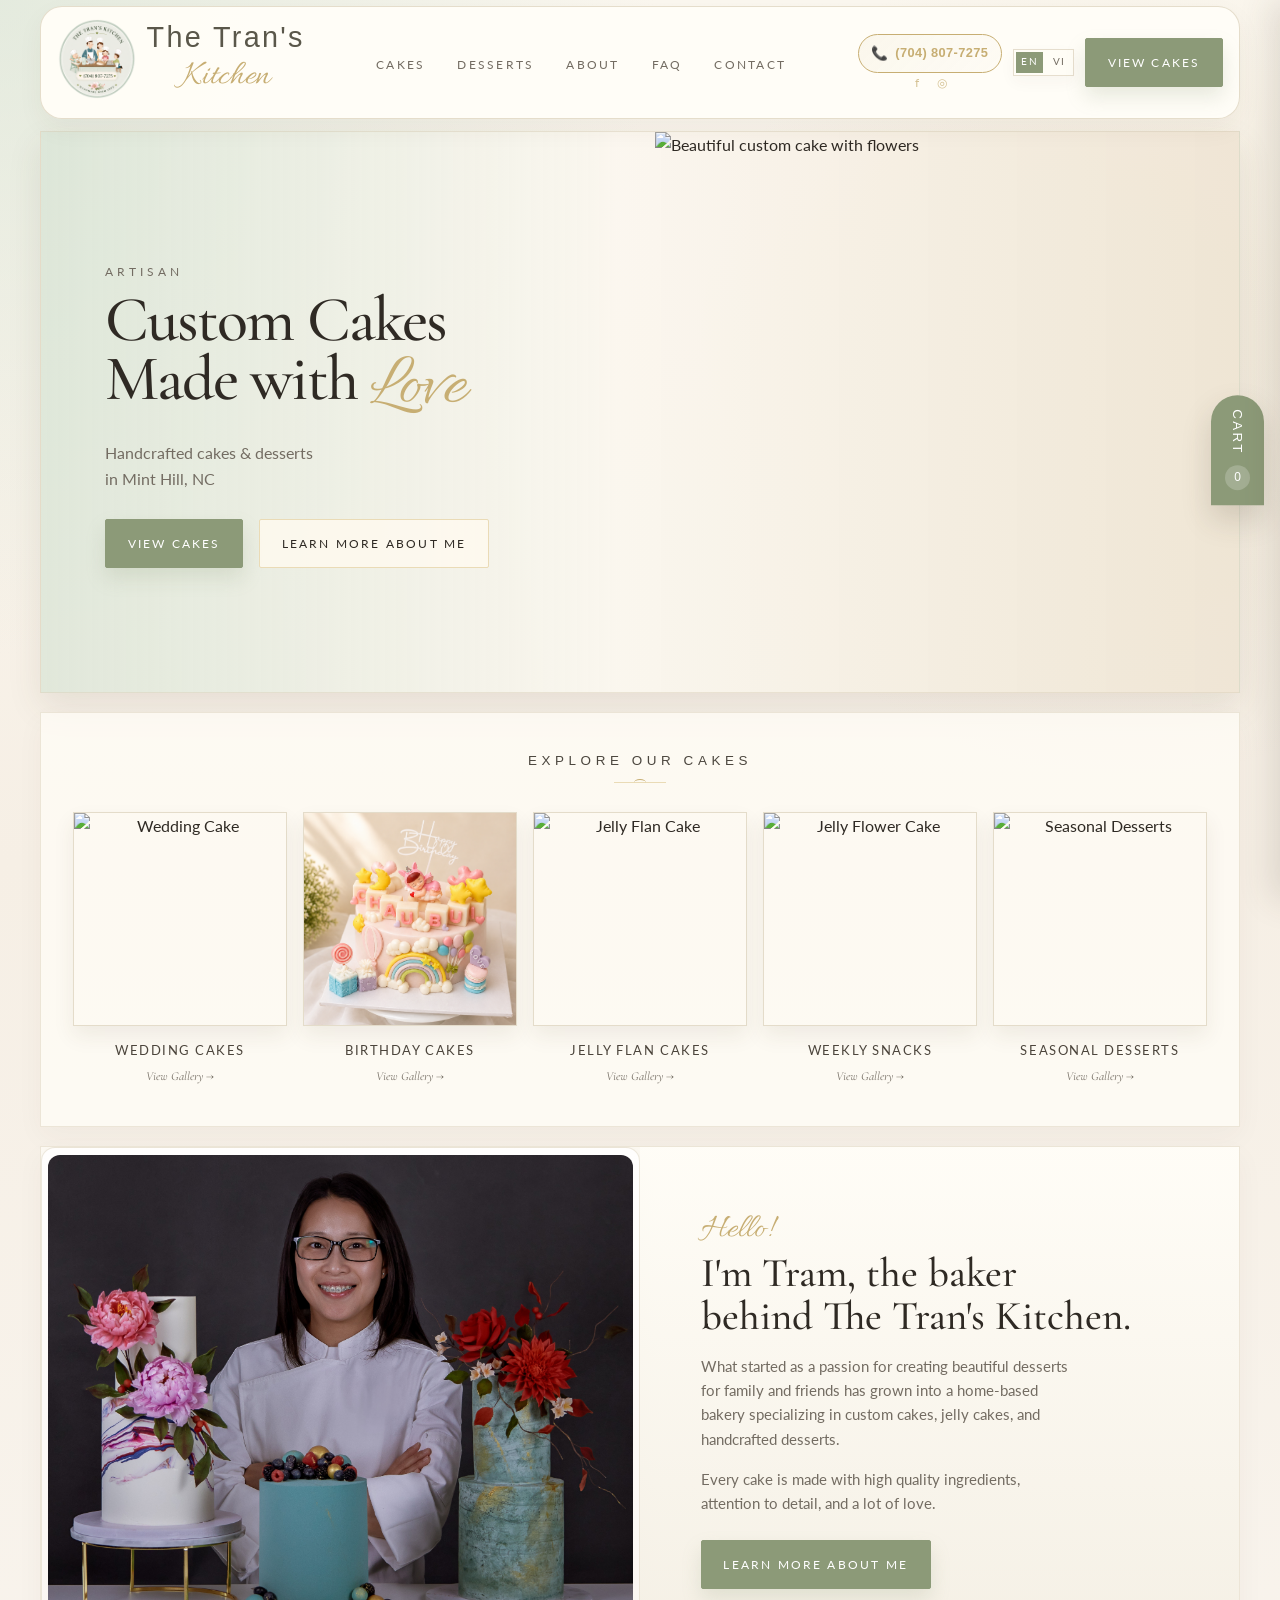
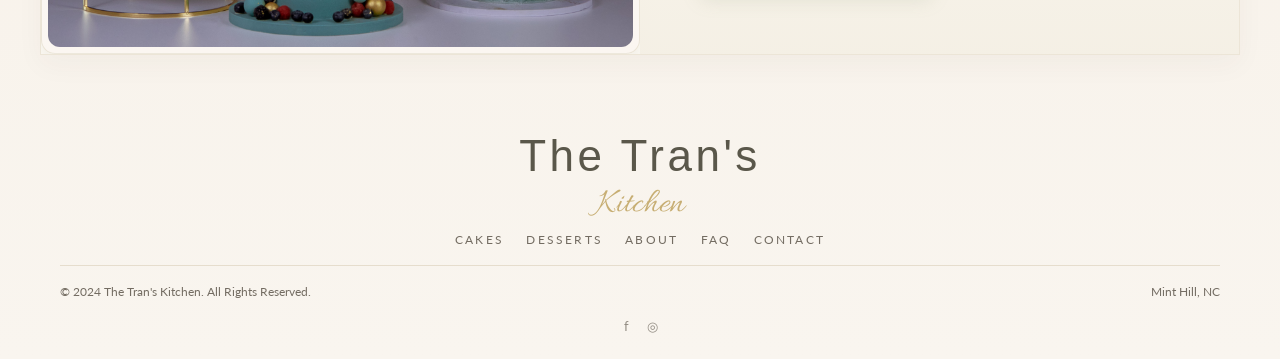
==== commit 9fe9651b: "Adjust header social layout" ====
--- a/index.html
+++ b/index.html
@@ -32,7 +32,13 @@
         </nav>
         <div class="header-actions">
             <div class="header-utilities">
-                <a href="tel:(704)-807-7275" class="header-phone" title="Call us">(704) 807-7275</a>
+                <div class="header-contact-stack">
+                    <a href="tel:(704)-807-7275" class="header-phone" title="Call us">(704) 807-7275</a>
+                    <div class="header-social-links social-links" aria-label="Social links">
+                        <a href="#" aria-label="Facebook">f</a>
+                        <a href="#" aria-label="Instagram">◎</a>
+                    </div>
+                </div>
                 <div class="language-switcher" role="group" aria-label="Language switcher">
                     <button type="button" class="lang-btn active" data-language-switch="en">EN</button>
                     <button type="button" class="lang-btn" data-language-switch="vi">VI</button>
--- a/styles.css
+++ b/styles.css
@@ -164,6 +164,7 @@
     letter-spacing: 0.03em;
     font-weight: 600;
     color: var(--gold);
+    text-decoration: none;
     transition: all 0.2s ease;
     padding: 0.45rem 0.8rem;
     border: 1.5px solid var(--gold);
@@ -177,6 +178,31 @@
 .header-phone::before {
     content: "📞";
     font-size: 0.85rem;
+}
+
+.header-contact-stack {
+    display: flex;
+    flex-direction: column;
+    align-items: center;
+    gap: 0.18rem;
+}
+
+.header-social-links {
+    display: flex;
+    align-items: center;
+    justify-content: center;
+    gap: 0.45rem;
+}
+
+.header-social-links a {
+    width: 0.95rem;
+    height: 0.95rem;
+    display: inline-flex;
+    align-items: center;
+    justify-content: center;
+    color: var(--gold);
+    text-decoration: none;
+    font-size: 0.76rem;
 }
 
 .header-phone:hover {
@@ -240,17 +266,6 @@
     color: var(--text);
 }
 
-nav a.active::after,
-nav a:hover::after {
-    content: '';
-    position: absolute;
-    left: 0;
-    right: 0;
-    bottom: 0;
-    height: 1px;
-    background: var(--gold);
-}
-
 .header-actions {
     justify-self: end;
     display: flex;
@@ -285,6 +300,7 @@
     width: 0.92rem;
     height: 0.92rem;
     font-size: 0.76rem;
+    text-decoration: none;
 }
 
 .footer-social-links {
@@ -296,6 +312,7 @@
     width: 1.05rem;
     height: 1.05rem;
     font-size: 0.82rem;
+    text-decoration: none;
 }
 
 .menu-toggle {
@@ -1517,15 +1534,68 @@
 
 @media (max-width: 720px) {
     header {
-        grid-template-columns: auto 1fr auto;
+        grid-template-columns: auto auto 1fr;
+        gap: 0.5rem;
+        padding: 0.5rem 0.5rem;
         text-align: center;
         top: 0.25rem;
-        padding: 0.65rem 0.85rem;
         border-radius: 20px;
+    }
+
+    .logo a {
+        gap: 0.3rem;
+    }
+
+    .logo img {
+        width: 50px;
+    }
+
+    .logo h2,
+    .footer-logo h2 {
+        font-size: 1rem;
+        font-weight: 600;
+    }
+
+    .logo span,
+    .footer-logo span {
+        font-size: 1rem;
+        margin-top: 0;
     }
 
     .menu-toggle {
         display: flex;
+        padding: 0.3rem;
+    }
+
+    .header-phone {
+        font-size: 0;
+        line-height: 0;
+        padding: 0.3rem 0.5rem;
+        border-radius: 15px;
+        gap: 0.2rem;
+    }
+
+    .header-phone .phone-text {
+        display: none;
+    }
+
+    .header-phone::before {
+        font-size: 0.7rem;
+    }
+
+    .header-phone {
+        width: 2.15rem;
+        justify-content: center;
+        padding-inline: 0;
+        border: none;
+        background: transparent;
+        box-shadow: none;
+    }
+
+    .header-contact-stack {
+        flex-direction: row;
+        align-items: center;
+        gap: 0.45rem;
     }
 
     .nav-menu {
@@ -1535,8 +1605,7 @@
         right: 0;
         background: rgba(255, 253, 247, 0.98);
         border-radius: 0 0 20px 20px;
-        border: 1px solid rgba(220, 209, 188, 0.72);
-        border-top: none;
+        border: none;
         max-height: 0;
         overflow: hidden;
         transition: max-height 0.3s ease;
@@ -1545,40 +1614,53 @@
 
     .nav-menu.open {
         max-height: 500px;
-        padding: 1rem 0;
+        padding: 0.8rem 0;
     }
 
     nav ul {
         flex-direction: column;
-        gap: 0.5rem;
+        gap: 0.25rem;
     }
 
     nav a {
-        font-size: 0.85rem;
+        font-size: 0.75rem;
+        padding-bottom: 0.3rem;
     }
 
     .header-actions {
+        display: flex;
+        gap: 0.4rem;
+        align-items: center;
         justify-self: end;
-        flex-wrap: wrap;
-        justify-content: center;
+        flex-wrap: nowrap;
     }
 
     .header-utilities {
-        justify-content: center;
+        display: flex;
+        gap: 0.3rem;
+        align-items: center;
+        justify-content: flex-end;
+    }
+
+    .language-switcher {
+        gap: 0.2rem;
+        padding: 0.15rem;
     }
 
     .lang-btn {
-        padding: 0.16rem 0.28rem;
+        padding: 0.12rem 0.22rem;
+        font-size: 0.6rem;
     }
 
     .btn {
-        padding: 0.6rem 1rem;
-        font-size: 0.68rem;
-    }
-
-    .logo h2,
-    .footer-logo h2 {
-        font-size: 2.5rem;
+        padding: 0.4rem 0.7rem;
+        font-size: 0.62rem;
+    }
+
+    .hero-buttons {
+        flex-direction: column;
+        align-items: flex-start;
+        gap: 0.6rem;
     }
 
     .hero-content,
@@ -1713,13 +1795,4 @@
     .hero h1 {
         font-size: 3rem;
     }
-
-    .hero-buttons {
-        flex-direction: column;
-        align-items: stretch;
-    }
-
-    .btn {
-        width: 100%;
-    }
-}
+}
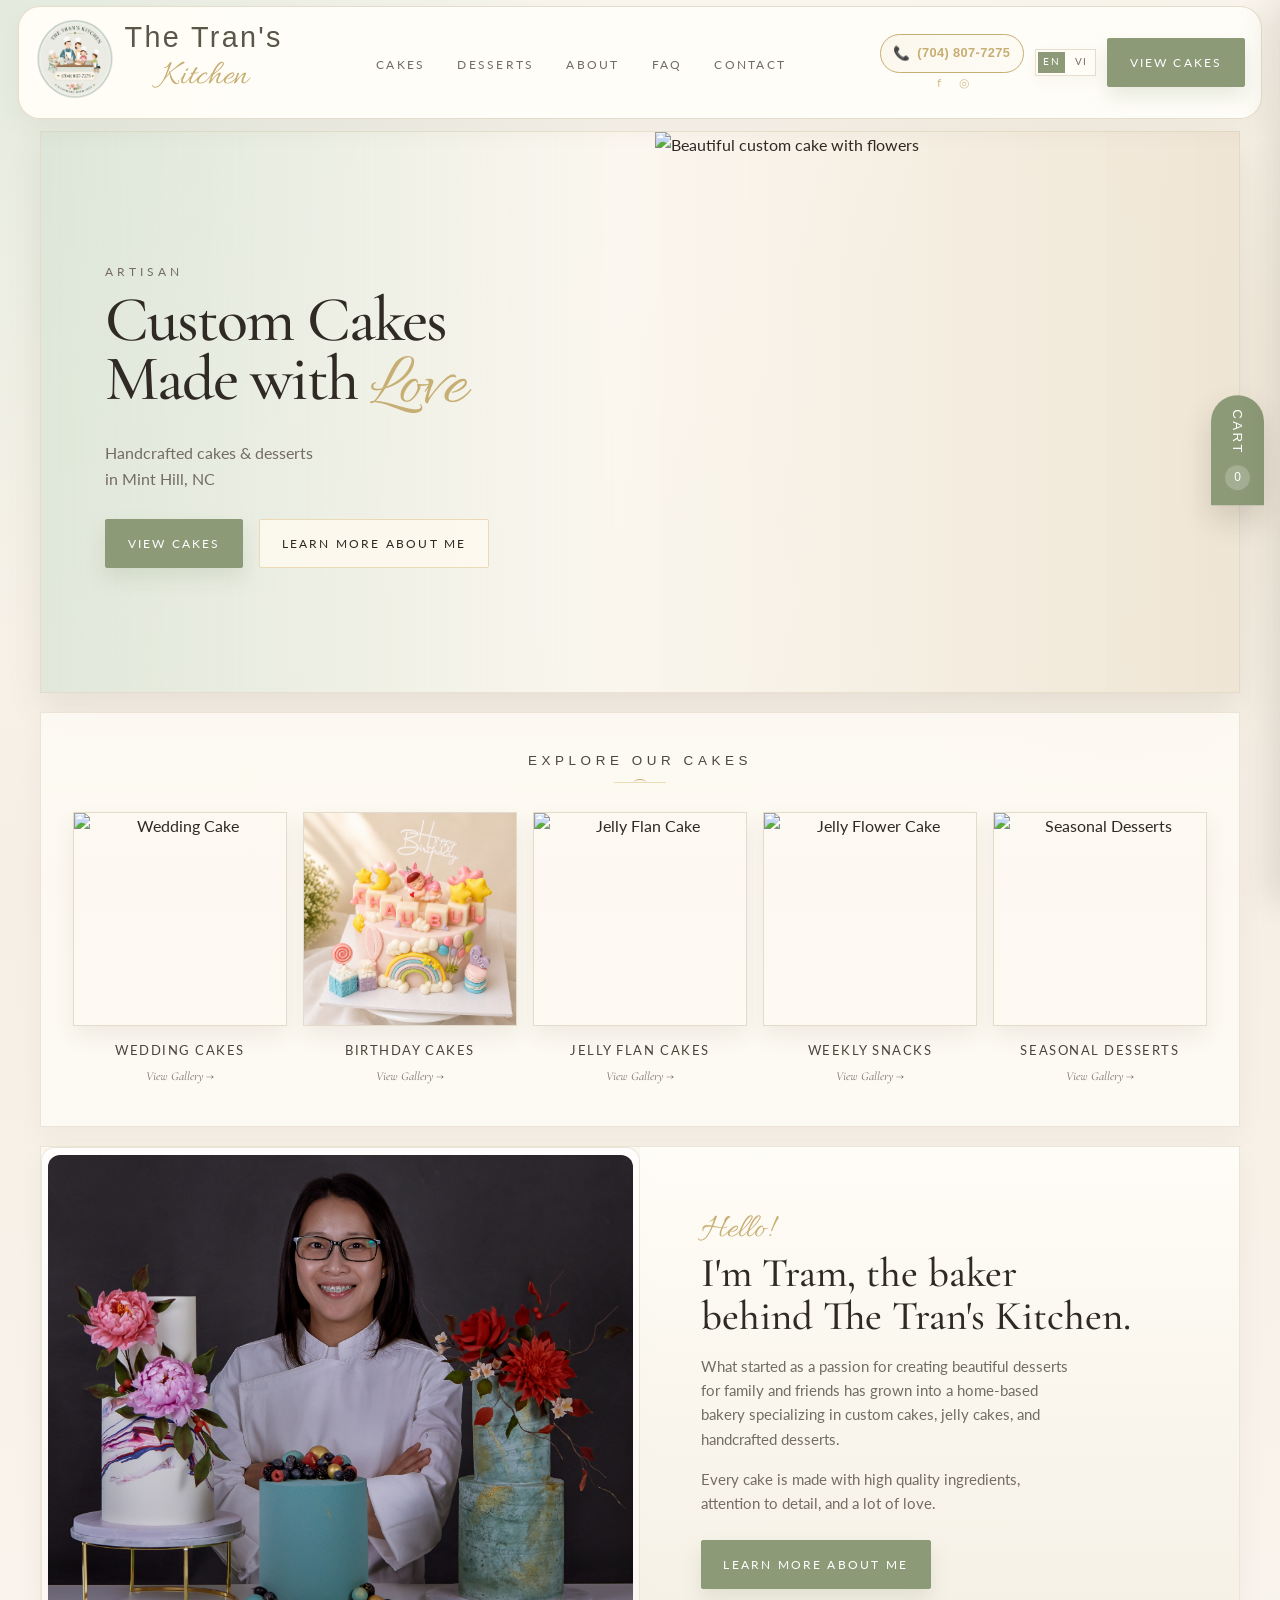
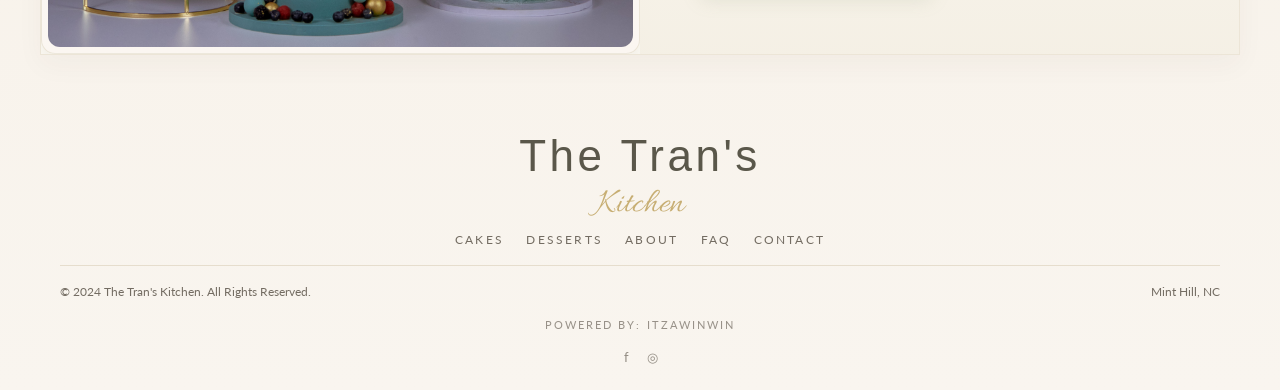
==== commit d3feb643: "Adjust site layout" ====
--- a/index.html
+++ b/index.html
@@ -166,6 +166,7 @@
             <p data-i18n-html="footer.copyright">&copy; 2024 The Tran's Kitchen. All Rights Reserved.</p>
             <p data-i18n="footer.location">Mint Hill, NC</p>
         </div>
+        <p class="footer-watermark">Powered by: Itzawinwin</p>
         <div class="footer-social-links social-links" aria-label="Social links">
             <a href="#" aria-label="Facebook">f</a>
             <a href="#" aria-label="Instagram">◎</a>
--- a/styles.css
+++ b/styles.css
@@ -127,6 +127,7 @@
     grid-template-columns: auto 1fr auto;
     align-items: center;
     gap: 2rem;
+    width: min(1260px, calc(100% - 36px));
     background: rgba(255, 253, 247, 0.97);
     padding: 0.75rem 1rem;
     border: 1px solid rgba(220, 209, 188, 0.72);
@@ -779,6 +780,15 @@
     font-size: 0.78rem;
 }
 
+.footer-watermark {
+    margin-top: 0.85rem;
+    font-size: 0.7rem;
+    letter-spacing: 0.18em;
+    text-transform: uppercase;
+    color: var(--muted);
+    opacity: 0.72;
+}
+
 .gallery-hero {
     padding: 2.6rem 2rem 1.2rem;
     text-align: center;
@@ -820,6 +830,7 @@
     margin: 0.55rem auto 0;
     font-size: 0.95rem;
     color: var(--muted);
+    text-align: center;
 }
 
 .gallery-grid {
